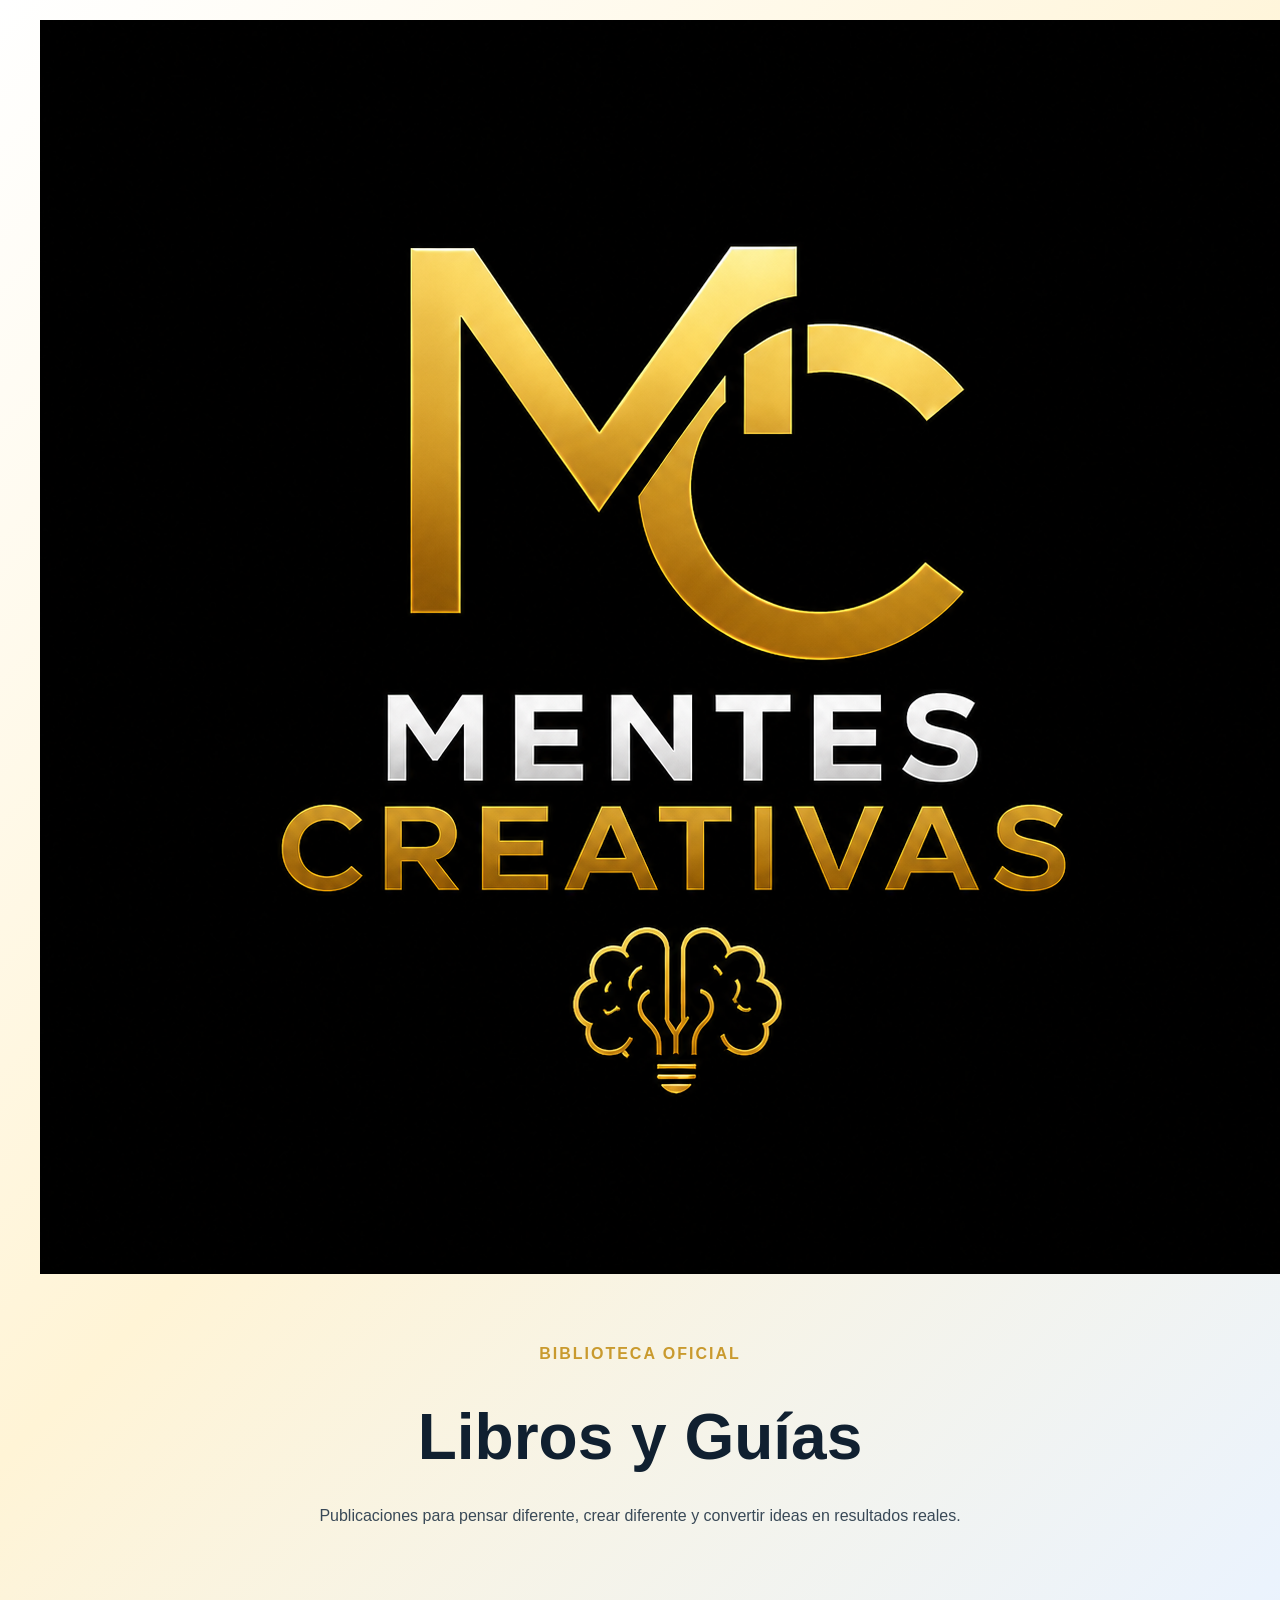
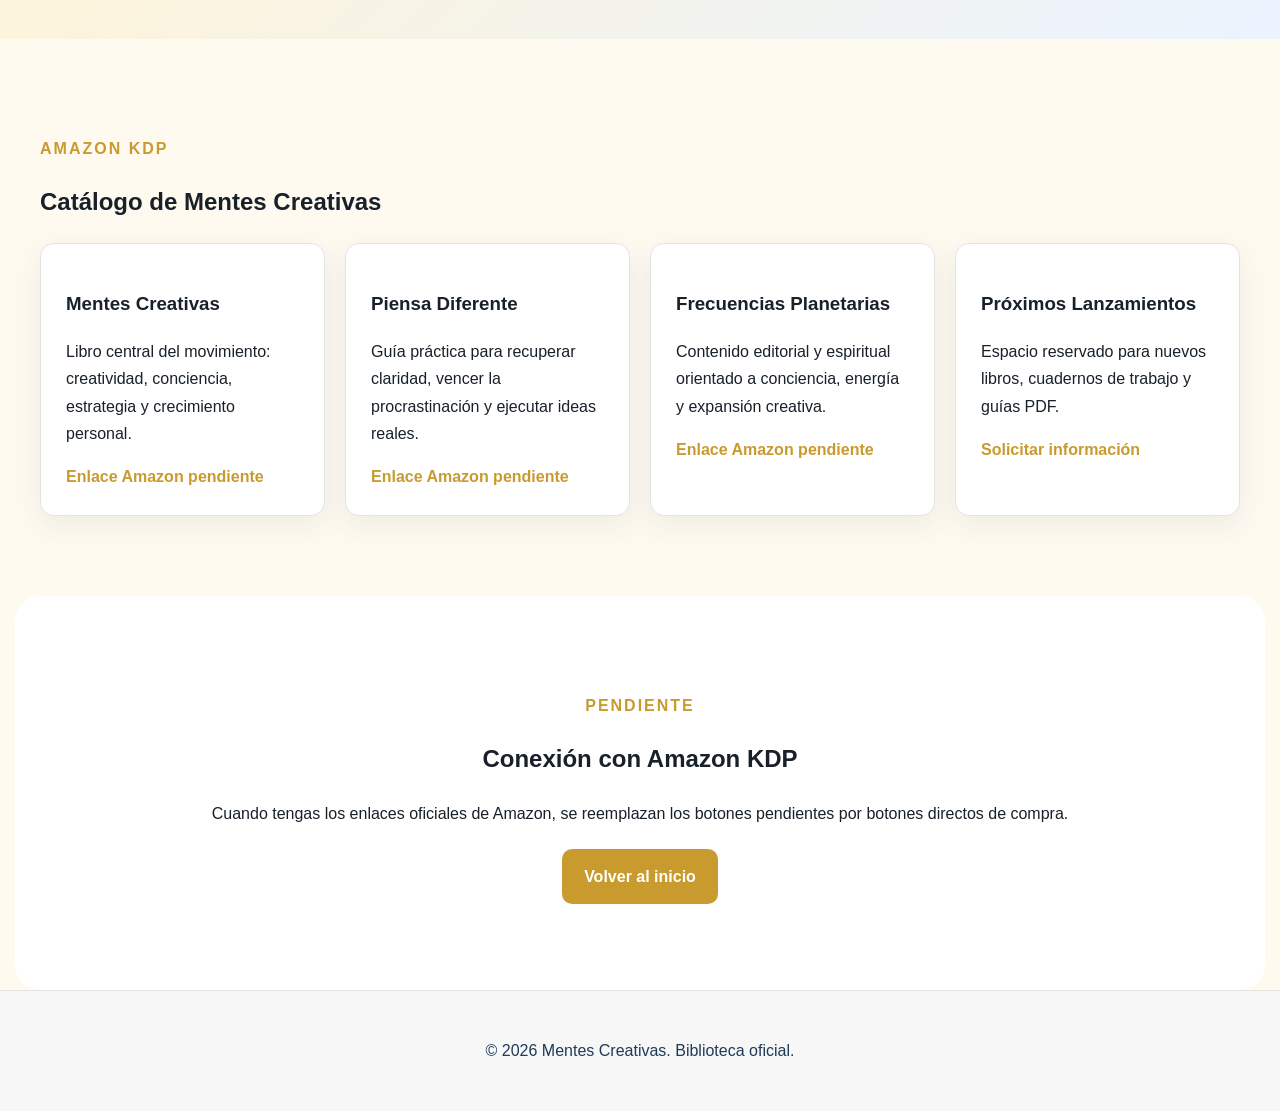
==== libros.html @ 6506be66 "Create books page" ====
<!DOCTYPE html>
<html lang="es">
<head>
  <meta charset="UTF-8" />
  <meta name="viewport" content="width=device-width, initial-scale=1.0" />
  <title>Libros | Mentes Creativas</title>
  <meta name="description" content="Biblioteca oficial de libros, guías y publicaciones de Mentes Creativas." />
  <link rel="icon" type="image/png" href="logo-mentes-creativas.png" />
  <link rel="stylesheet" href="style.css?v=light-2026-06-02" />
</head>
<body>
  <header class="hero page-hero">
    <nav class="nav">
      <a class="nav-brand" href="index.html"><img src="logo-mentes-creativas.png" alt="Mentes Creativas" class="nav-logo transparent-logo" /><span>Mentes Creativas</span></a>
      <div class="links"><a href="index.html">Inicio</a><a href="libros.html">Libros</a><a href="seminarios.html">Seminarios</a><a href="index.html#youtube">YouTube</a><a href="index.html#contacto">Contacto</a></div>
    </nav>
    <section class="hero-content">
      <p class="eyebrow">Biblioteca Oficial</p>
      <h1>Libros y Guías</h1>
      <p class="subtitle">Publicaciones para pensar diferente, crear diferente y convertir ideas en resultados reales.</p>
    </section>
  </header>

  <main>
    <section class="section resources">
      <p class="section-kicker">Amazon KDP</p>
      <h2>Catálogo de Mentes Creativas</h2>
      <div class="resource-grid">
        <div class="resource"><h3>Mentes Creativas</h3><p>Libro central del movimiento: creatividad, conciencia, estrategia y crecimiento personal.</p><a href="#amazon-pendiente">Enlace Amazon pendiente</a></div>
        <div class="resource"><h3>Piensa Diferente</h3><p>Guía práctica para recuperar claridad, vencer la procrastinación y ejecutar ideas reales.</p><a href="#amazon-pendiente">Enlace Amazon pendiente</a></div>
        <div class="resource"><h3>Frecuencias Planetarias</h3><p>Contenido editorial y espiritual orientado a conciencia, energía y expansión creativa.</p><a href="#amazon-pendiente">Enlace Amazon pendiente</a></div>
        <div class="resource"><h3>Próximos Lanzamientos</h3><p>Espacio reservado para nuevos libros, cuadernos de trabajo y guías PDF.</p><a href="index.html#contacto">Solicitar información</a></div>
      </div>
    </section>

    <section class="section contact" id="amazon-pendiente">
      <p class="section-kicker">Pendiente</p>
      <h2>Conexión con Amazon KDP</h2>
      <p>Cuando tengas los enlaces oficiales de Amazon, se reemplazan los botones pendientes por botones directos de compra.</p>
      <a class="btn primary" href="index.html">Volver al inicio</a>
    </section>
  </main>

  <footer><p>© 2026 Mentes Creativas. Biblioteca oficial.</p></footer>
</body>
</html>
---- style.css ----
body{margin:0;background:#fffaf0;color:#18202a;font-family:Arial,sans-serif;line-height:1.7}a{text-decoration:none}.hero{background:linear-gradient(135deg,#ffffff,#fff4d6,#eaf3ff);padding:20px;color:#18202a}.nav{display:flex;justify-content:space-between;align-items:center;max-width:1200px;margin:auto}.nav-brand{display:flex;align-items:center;color:#1f3b57;font-weight:bold}.mc-mark{display:flex;align-items:center;justify-content:center;border:2px solid #c99a2e;color:#c99a2e;font-weight:900;border-radius:50%;background:#ffffff;box-shadow:0 8px 25px rgba(201,154,46,.18)}.mc-mark.small{width:42px;height:42px;margin-right:10px;font-size:15px}.mc-mark.large{width:145px;height:145px;margin:0 auto 18px;font-size:42px}.links a{color:#1f3b57;margin-left:18px;font-weight:600}.hero-content{text-align:center;padding:50px 20px 90px}.logo-text{font-size:1.2rem;letter-spacing:4px;color:#1f3b57}.logo-text span{display:block}.logo-text strong{color:#c99a2e}.eyebrow,.section-kicker{color:#c99a2e;text-transform:uppercase;letter-spacing:2px;font-weight:bold}.hero h1{font-size:4rem;margin:10px 0;color:#102030}.subtitle{max-width:850px;margin:auto;color:#394957}.buttons{margin-top:30px}.btn{padding:14px 22px;border-radius:10px;margin:6px;display:inline-block;font-weight:bold}.primary{background:#c99a2e;color:white}.secondary{border:1px solid #c99a2e;color:#9b711b;background:white}.ghost{border:1px solid #1f3b57;color:#1f3b57;background:white}.section{max-width:1200px;margin:auto;padding:80px 25px}.dark{background:#f4f8fc;border-radius:25px}.cards,.resource-grid{display:grid;grid-template-columns:repeat(auto-fit,minmax(240px,1fr));gap:20px}.card,.resource{background:white;border:1px solid #e4e4e4;padding:25px;border-radius:14px;box-shadow:0 10px 30px rgba(31,59,87,.08)}.card span{color:#c99a2e;font-size:2rem;font-weight:bold}.resource a{color:#c99a2e;font-weight:bold}.split{display:grid;grid-template-columns:1fr 2fr;gap:40px}.signup{display:flex;flex-wrap:wrap;gap:10px;justify-content:center;margin:20px 0}.signup input{padding:12px;border-radius:8px;border:1px solid #ddd;min-width:220px}.signup button{background:#c99a2e;color:white;border:none;padding:12px 20px;border-radius:8px;font-weight:bold}.contact{text-align:center;background:#ffffff;border-radius:25px}.email{color:#c99a2e;font-weight:bold}footer{text-align:center;padding:30px;border-top:1px solid #e4e4e4;background:#f7f7f7;color:#1f3b57}@media(max-width:768px){.hero h1{font-size:2.5rem}.links{display:none}.split{grid-template-columns:1fr}.mc-mark.large{width:115px;height:115px;font-size:34px}}
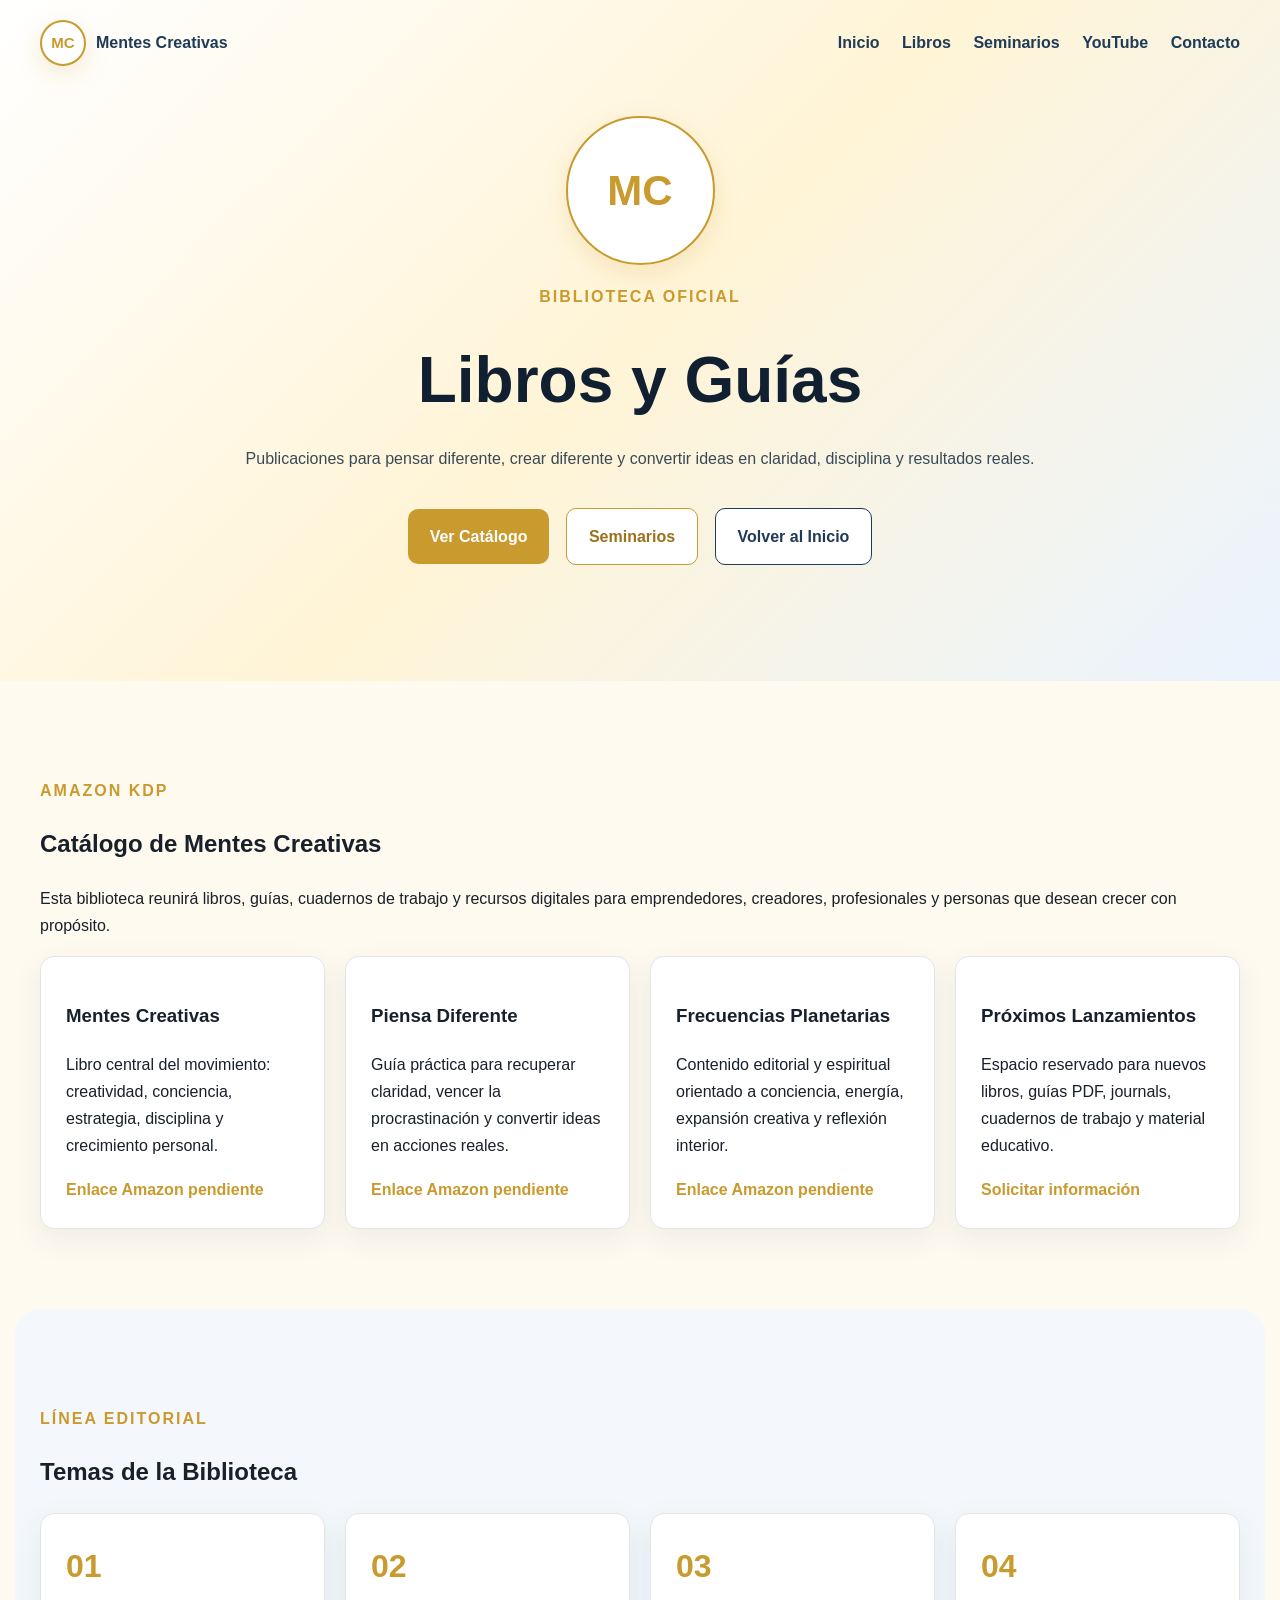
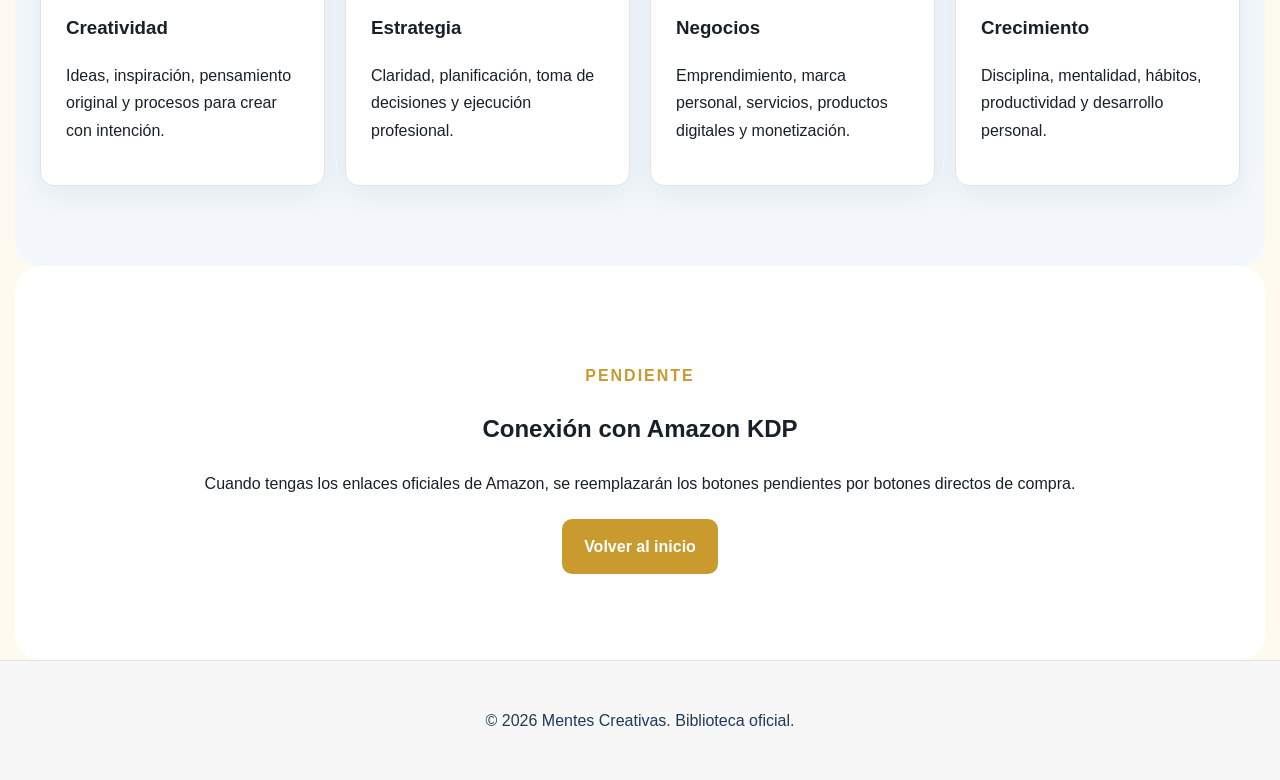
==== commit d1eb19f6: "Improve books page content and remove bad logo" ====
--- a/libros.html
+++ b/libros.html
@@ -5,38 +5,66 @@
   <meta name="viewport" content="width=device-width, initial-scale=1.0" />
   <title>Libros | Mentes Creativas</title>
   <meta name="description" content="Biblioteca oficial de libros, guías y publicaciones de Mentes Creativas." />
-  <link rel="icon" type="image/png" href="logo-mentes-creativas.png" />
-  <link rel="stylesheet" href="style.css?v=light-2026-06-02" />
+  <link rel="icon" type="image/svg+xml" href="mc-logo.svg" />
+  <link rel="stylesheet" href="style.css?v=light-2026-06-03" />
 </head>
 <body>
   <header class="hero page-hero">
     <nav class="nav">
-      <a class="nav-brand" href="index.html"><img src="logo-mentes-creativas.png" alt="Mentes Creativas" class="nav-logo transparent-logo" /><span>Mentes Creativas</span></a>
-      <div class="links"><a href="index.html">Inicio</a><a href="libros.html">Libros</a><a href="seminarios.html">Seminarios</a><a href="index.html#youtube">YouTube</a><a href="index.html#contacto">Contacto</a></div>
+      <a class="nav-brand" href="index.html">
+        <div class="mc-mark small">MC</div>
+        <span>Mentes Creativas</span>
+      </a>
+      <div class="links">
+        <a href="index.html">Inicio</a>
+        <a href="libros.html">Libros</a>
+        <a href="seminarios.html">Seminarios</a>
+        <a href="index.html#youtube">YouTube</a>
+        <a href="index.html#contacto">Contacto</a>
+      </div>
     </nav>
+
     <section class="hero-content">
+      <div class="mc-mark large">MC</div>
       <p class="eyebrow">Biblioteca Oficial</p>
       <h1>Libros y Guías</h1>
-      <p class="subtitle">Publicaciones para pensar diferente, crear diferente y convertir ideas en resultados reales.</p>
+      <p class="subtitle">Publicaciones para pensar diferente, crear diferente y convertir ideas en claridad, disciplina y resultados reales.</p>
+      <div class="buttons">
+        <a class="btn primary" href="#catalogo">Ver Catálogo</a>
+        <a class="btn secondary" href="seminarios.html">Seminarios</a>
+        <a class="btn ghost" href="index.html">Volver al Inicio</a>
+      </div>
     </section>
   </header>
 
   <main>
-    <section class="section resources">
+    <section class="section resources" id="catalogo">
       <p class="section-kicker">Amazon KDP</p>
       <h2>Catálogo de Mentes Creativas</h2>
+      <p>Esta biblioteca reunirá libros, guías, cuadernos de trabajo y recursos digitales para emprendedores, creadores, profesionales y personas que desean crecer con propósito.</p>
       <div class="resource-grid">
-        <div class="resource"><h3>Mentes Creativas</h3><p>Libro central del movimiento: creatividad, conciencia, estrategia y crecimiento personal.</p><a href="#amazon-pendiente">Enlace Amazon pendiente</a></div>
-        <div class="resource"><h3>Piensa Diferente</h3><p>Guía práctica para recuperar claridad, vencer la procrastinación y ejecutar ideas reales.</p><a href="#amazon-pendiente">Enlace Amazon pendiente</a></div>
-        <div class="resource"><h3>Frecuencias Planetarias</h3><p>Contenido editorial y espiritual orientado a conciencia, energía y expansión creativa.</p><a href="#amazon-pendiente">Enlace Amazon pendiente</a></div>
-        <div class="resource"><h3>Próximos Lanzamientos</h3><p>Espacio reservado para nuevos libros, cuadernos de trabajo y guías PDF.</p><a href="index.html#contacto">Solicitar información</a></div>
+        <div class="resource"><h3>Mentes Creativas</h3><p>Libro central del movimiento: creatividad, conciencia, estrategia, disciplina y crecimiento personal.</p><a href="#amazon-pendiente">Enlace Amazon pendiente</a></div>
+        <div class="resource"><h3>Piensa Diferente</h3><p>Guía práctica para recuperar claridad, vencer la procrastinación y convertir ideas en acciones reales.</p><a href="#amazon-pendiente">Enlace Amazon pendiente</a></div>
+        <div class="resource"><h3>Frecuencias Planetarias</h3><p>Contenido editorial y espiritual orientado a conciencia, energía, expansión creativa y reflexión interior.</p><a href="#amazon-pendiente">Enlace Amazon pendiente</a></div>
+        <div class="resource"><h3>Próximos Lanzamientos</h3><p>Espacio reservado para nuevos libros, guías PDF, journals, cuadernos de trabajo y material educativo.</p><a href="index.html#contacto">Solicitar información</a></div>
+      </div>
+    </section>
+
+    <section class="section dark">
+      <p class="section-kicker">Línea Editorial</p>
+      <h2>Temas de la Biblioteca</h2>
+      <div class="cards">
+        <article class="card"><span>01</span><h3>Creatividad</h3><p>Ideas, inspiración, pensamiento original y procesos para crear con intención.</p></article>
+        <article class="card"><span>02</span><h3>Estrategia</h3><p>Claridad, planificación, toma de decisiones y ejecución profesional.</p></article>
+        <article class="card"><span>03</span><h3>Negocios</h3><p>Emprendimiento, marca personal, servicios, productos digitales y monetización.</p></article>
+        <article class="card"><span>04</span><h3>Crecimiento</h3><p>Disciplina, mentalidad, hábitos, productividad y desarrollo personal.</p></article>
       </div>
     </section>
 
     <section class="section contact" id="amazon-pendiente">
       <p class="section-kicker">Pendiente</p>
       <h2>Conexión con Amazon KDP</h2>
-      <p>Cuando tengas los enlaces oficiales de Amazon, se reemplazan los botones pendientes por botones directos de compra.</p>
+      <p>Cuando tengas los enlaces oficiales de Amazon, se reemplazarán los botones pendientes por botones directos de compra.</p>
       <a class="btn primary" href="index.html">Volver al inicio</a>
     </section>
   </main>
--- a/style.css
+++ b/style.css
@@ -1 +1 @@
-body{margin:0;background:#fffaf0;color:#18202a;font-family:Arial,sans-serif;line-height:1.7}a{text-decoration:none}.hero{background:linear-gradient(135deg,#ffffff,#fff4d6,#eaf3ff);padding:20px;color:#18202a}.nav{display:flex;justify-content:space-between;align-items:center;max-width:1200px;margin:auto}.nav-brand{display:flex;align-items:center;color:#1f3b57;font-weight:bold}.mc-mark{display:flex;align-items:center;justify-content:center;border:2px solid #c99a2e;color:#c99a2e;font-weight:900;border-radius:50%;background:#ffffff;box-shadow:0 8px 25px rgba(201,154,46,.18)}.mc-mark.small{width:42px;height:42px;margin-right:10px;font-size:15px}.mc-mark.large{width:145px;height:145px;margin:0 auto 18px;font-size:42px}.links a{color:#1f3b57;margin-left:18px;font-weight:600}.hero-content{text-align:center;padding:50px 20px 90px}.logo-text{font-size:1.2rem;letter-spacing:4px;color:#1f3b57}.logo-text span{display:block}.logo-text strong{color:#c99a2e}.eyebrow,.section-kicker{color:#c99a2e;text-transform:uppercase;letter-spacing:2px;font-weight:bold}.hero h1{font-size:4rem;margin:10px 0;color:#102030}.subtitle{max-width:850px;margin:auto;color:#394957}.buttons{margin-top:30px}.btn{padding:14px 22px;border-radius:10px;margin:6px;display:inline-block;font-weight:bold}.primary{background:#c99a2e;color:white}.secondary{border:1px solid #c99a2e;color:#9b711b;background:white}.ghost{border:1px solid #1f3b57;color:#1f3b57;background:white}.section{max-width:1200px;margin:auto;padding:80px 25px}.dark{background:#f4f8fc;border-radius:25px}.cards,.resource-grid{display:grid;grid-template-columns:repeat(auto-fit,minmax(240px,1fr));gap:20px}.card,.resource{background:white;border:1px solid #e4e4e4;padding:25px;border-radius:14px;box-shadow:0 10px 30px rgba(31,59,87,.08)}.card span{color:#c99a2e;font-size:2rem;font-weight:bold}.resource a{color:#c99a2e;font-weight:bold}.split{display:grid;grid-template-columns:1fr 2fr;gap:40px}.signup{display:flex;flex-wrap:wrap;gap:10px;justify-content:center;margin:20px 0}.signup input{padding:12px;border-radius:8px;border:1px solid #ddd;min-width:220px}.signup button{background:#c99a2e;color:white;border:none;padding:12px 20px;border-radius:8px;font-weight:bold}.contact{text-align:center;background:#ffffff;border-radius:25px}.email{color:#c99a2e;font-weight:bold}footer{text-align:center;padding:30px;border-top:1px solid #e4e4e4;background:#f7f7f7;color:#1f3b57}@media(max-width:768px){.hero h1{font-size:2.5rem}.links{display:none}.split{grid-template-columns:1fr}.mc-mark.large{width:115px;height:115px;font-size:34px}}+body{margin:0;background:#fffaf0;color:#18202a;font-family:Arial,sans-serif;line-height:1.7}a{text-decoration:none}.hero{background:linear-gradient(135deg,#ffffff,#fff4d6,#eaf3ff);padding:20px;color:#18202a}.nav{display:flex;justify-content:space-between;align-items:center;max-width:1200px;margin:auto}.nav-brand{display:flex;align-items:center;color:#1f3b57;font-weight:bold}.mc-mark{display:flex;align-items:center;justify-content:center;border:2px solid #c99a2e;color:#c99a2e;font-weight:900;border-radius:50%;background:#ffffff;box-shadow:0 8px 25px rgba(201,154,46,.18)}.mc-mark.small{width:42px;height:42px;margin-right:10px;font-size:15px}.mc-mark.large{width:145px;height:145px;margin:0 auto 18px;font-size:42px}.links a{color:#1f3b57;margin-left:18px;font-weight:600}.hero-content{text-align:center;padding:50px 20px 90px}.logo-text{font-size:1.2rem;letter-spacing:4px;color:#1f3b57}.logo-text span{display:block}.logo-text strong{color:#c99a2e}.eyebrow,.section-kicker{color:#c99a2e;text-transform:uppercase;letter-spacing:2px;font-weight:bold}.hero h1{font-size:4rem;margin:10px 0;color:#102030}.subtitle{max-width:850px;margin:auto;color:#394957}.buttons{margin-top:30px}.btn{padding:14px 22px;border-radius:10px;margin:6px;display:inline-block;font-weight:bold}.primary{background:#c99a2e;color:white}.secondary{border:1px solid #c99a2e;color:#9b711b;background:white}.ghost{border:1px solid #1f3b57;color:#1f3b57;background:white}.section{max-width:1200px;margin:auto;padding:80px 25px}.dark{background:#f4f8fc;border-radius:25px}.cards,.resource-grid{display:grid;grid-template-columns:repeat(auto-fit,minmax(240px,1fr));gap:20px}.card,.resource{background:white;border:1px solid #e4e4e4;padding:25px;border-radius:14px;box-shadow:0 10px 30px rgba(31,59,87,.08)}.card span{color:#c99a2e;font-size:2rem;font-weight:bold}.resource a{color:#c99a2e;font-weight:bold}.split{display:grid;grid-template-columns:1fr 2fr;gap:40px}.signup{display:flex;flex-wrap:wrap;gap:10px;justify-content:center;margin:20px 0}.signup input{padding:12px;border-radius:8px;border:1px solid #ddd;min-width:220px}.signup button{background:#c99a2e;color:white;border:none;padding:12px 20px;border-radius:8px;font-weight:bold}.contact{text-align:center;background:#ffffff;border-radius:25px}.email{color:#c99a2e;font-weight:bold}footer{text-align:center;padding:30px;border-top:1px solid #e4e4e4;background:#f7f7f7;color:#1f3b57}@media(max-width:768px){.hero h1{font-size:2.5rem}.links{display:none}.split{grid-template-columns:1fr}.mc-mark.large{width:115px;height:115px;font-size:34px}}
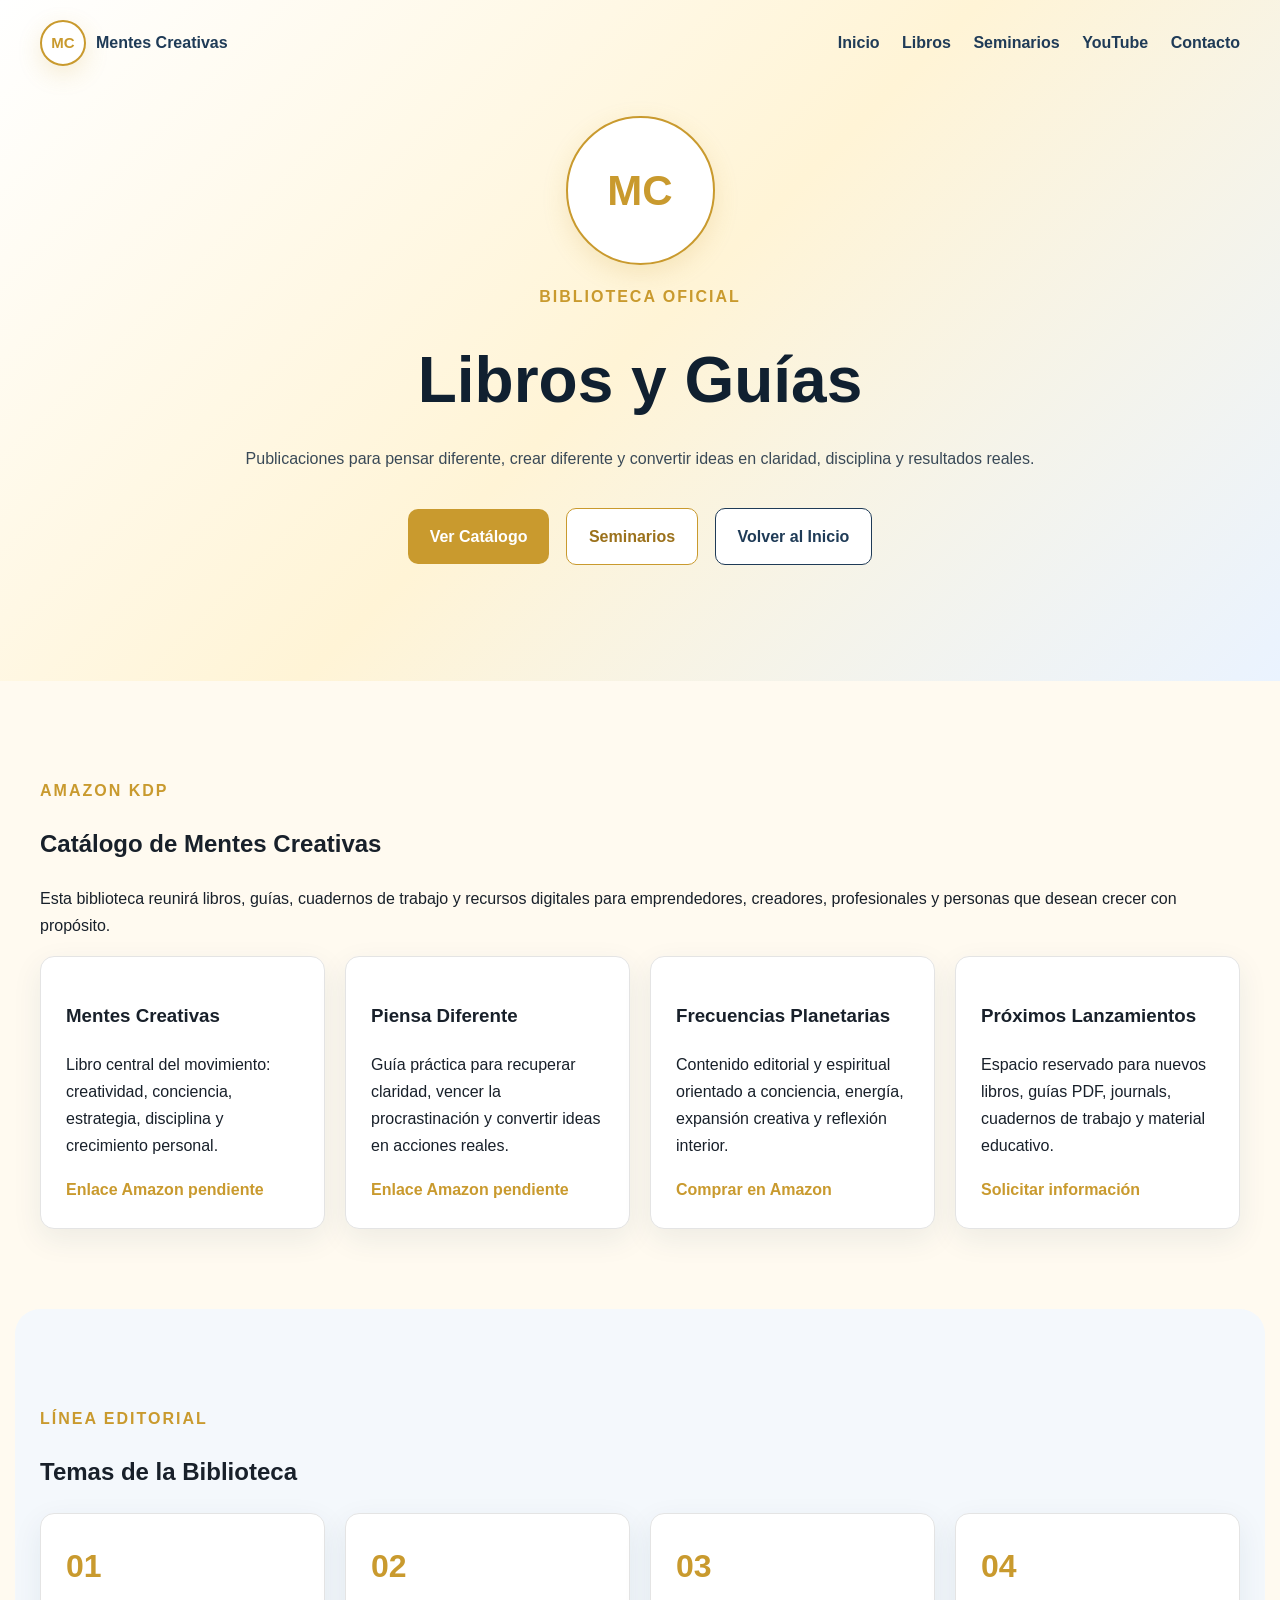
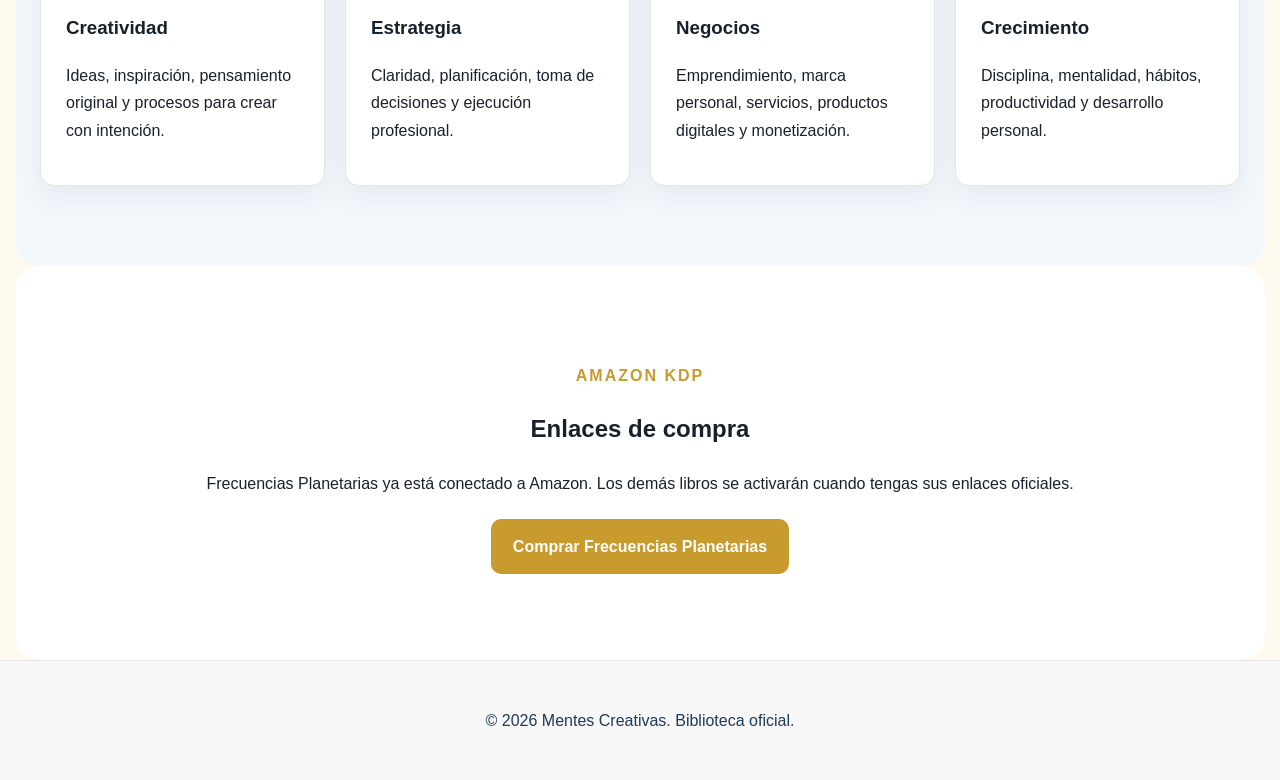
==== commit 6a7243b9: "Connect Frecuencias Planetarias Amazon link" ====
--- a/libros.html
+++ b/libros.html
@@ -45,7 +45,7 @@
       <div class="resource-grid">
         <div class="resource"><h3>Mentes Creativas</h3><p>Libro central del movimiento: creatividad, conciencia, estrategia, disciplina y crecimiento personal.</p><a href="#amazon-pendiente">Enlace Amazon pendiente</a></div>
         <div class="resource"><h3>Piensa Diferente</h3><p>Guía práctica para recuperar claridad, vencer la procrastinación y convertir ideas en acciones reales.</p><a href="#amazon-pendiente">Enlace Amazon pendiente</a></div>
-        <div class="resource"><h3>Frecuencias Planetarias</h3><p>Contenido editorial y espiritual orientado a conciencia, energía, expansión creativa y reflexión interior.</p><a href="#amazon-pendiente">Enlace Amazon pendiente</a></div>
+        <div class="resource"><h3>Frecuencias Planetarias</h3><p>Contenido editorial y espiritual orientado a conciencia, energía, expansión creativa y reflexión interior.</p><a href="https://www.amazon.com/dp/B0H3MF3XBD" target="_blank" rel="noopener">Comprar en Amazon</a></div>
         <div class="resource"><h3>Próximos Lanzamientos</h3><p>Espacio reservado para nuevos libros, guías PDF, journals, cuadernos de trabajo y material educativo.</p><a href="index.html#contacto">Solicitar información</a></div>
       </div>
     </section>
@@ -62,10 +62,10 @@
     </section>
 
     <section class="section contact" id="amazon-pendiente">
-      <p class="section-kicker">Pendiente</p>
-      <h2>Conexión con Amazon KDP</h2>
-      <p>Cuando tengas los enlaces oficiales de Amazon, se reemplazarán los botones pendientes por botones directos de compra.</p>
-      <a class="btn primary" href="index.html">Volver al inicio</a>
+      <p class="section-kicker">Amazon KDP</p>
+      <h2>Enlaces de compra</h2>
+      <p>Frecuencias Planetarias ya está conectado a Amazon. Los demás libros se activarán cuando tengas sus enlaces oficiales.</p>
+      <a class="btn primary" href="https://www.amazon.com/dp/B0H3MF3XBD" target="_blank" rel="noopener">Comprar Frecuencias Planetarias</a>
     </section>
   </main>
 
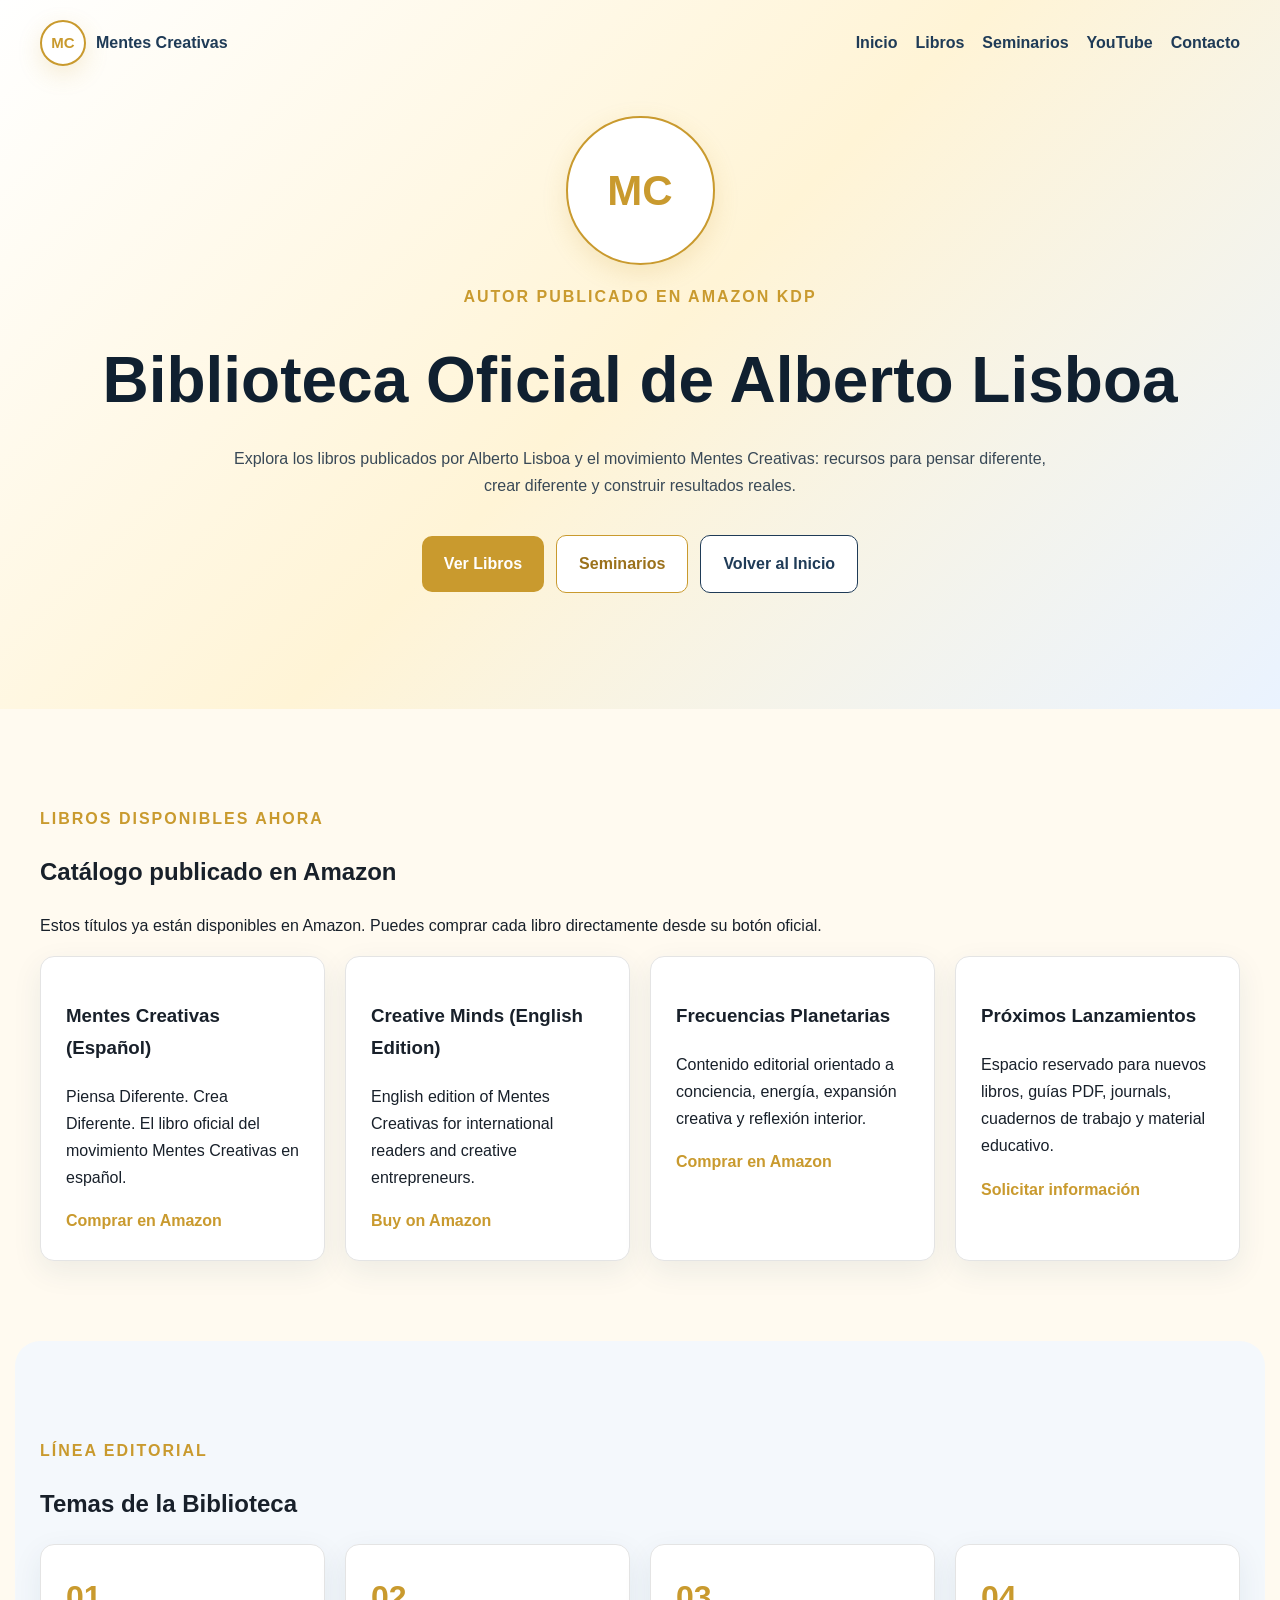
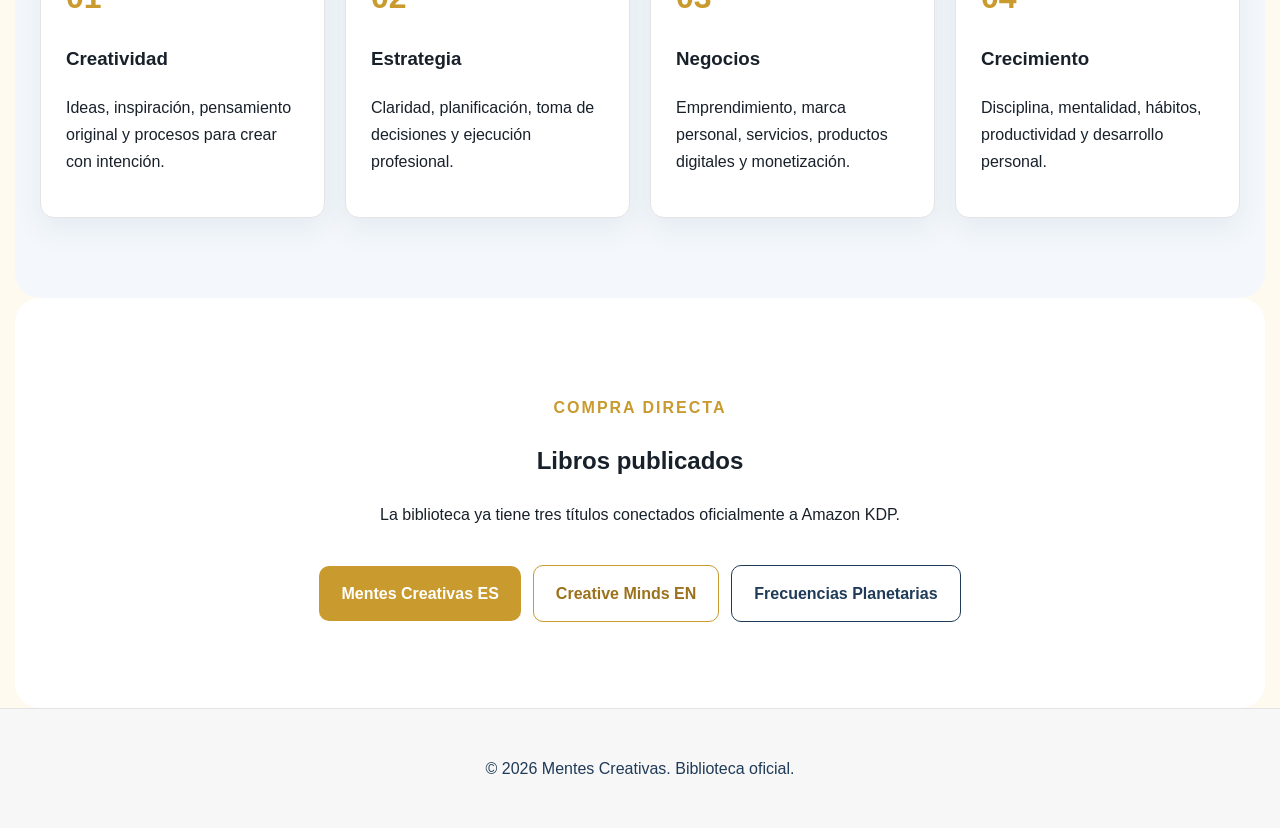
==== commit 38cc6ac4: "Connect published Amazon KDP books" ====
--- a/libros.html
+++ b/libros.html
@@ -6,46 +6,32 @@
   <title>Libros | Mentes Creativas</title>
   <meta name="description" content="Biblioteca oficial de libros, guías y publicaciones de Mentes Creativas." />
   <link rel="icon" type="image/svg+xml" href="mc-logo.svg" />
-  <link rel="stylesheet" href="style.css?v=light-2026-06-03" />
+  <link rel="stylesheet" href="style.css?v=light-2026-06-04" />
 </head>
 <body>
   <header class="hero page-hero">
     <nav class="nav">
-      <a class="nav-brand" href="index.html">
-        <div class="mc-mark small">MC</div>
-        <span>Mentes Creativas</span>
-      </a>
-      <div class="links">
-        <a href="index.html">Inicio</a>
-        <a href="libros.html">Libros</a>
-        <a href="seminarios.html">Seminarios</a>
-        <a href="index.html#youtube">YouTube</a>
-        <a href="index.html#contacto">Contacto</a>
-      </div>
+      <a class="nav-brand" href="index.html"><div class="mc-mark small">MC</div><span>Mentes Creativas</span></a>
+      <div class="links"><a href="index.html">Inicio</a><a href="libros.html">Libros</a><a href="seminarios.html">Seminarios</a><a href="index.html#youtube">YouTube</a><a href="index.html#contacto">Contacto</a></div>
     </nav>
-
     <section class="hero-content">
       <div class="mc-mark large">MC</div>
-      <p class="eyebrow">Biblioteca Oficial</p>
-      <h1>Libros y Guías</h1>
-      <p class="subtitle">Publicaciones para pensar diferente, crear diferente y convertir ideas en claridad, disciplina y resultados reales.</p>
-      <div class="buttons">
-        <a class="btn primary" href="#catalogo">Ver Catálogo</a>
-        <a class="btn secondary" href="seminarios.html">Seminarios</a>
-        <a class="btn ghost" href="index.html">Volver al Inicio</a>
-      </div>
+      <p class="eyebrow">Autor Publicado en Amazon KDP</p>
+      <h1>Biblioteca Oficial de Alberto Lisboa</h1>
+      <p class="subtitle">Explora los libros publicados por Alberto Lisboa y el movimiento Mentes Creativas: recursos para pensar diferente, crear diferente y construir resultados reales.</p>
+      <div class="buttons"><a class="btn primary" href="#catalogo">Ver Libros</a><a class="btn secondary" href="seminarios.html">Seminarios</a><a class="btn ghost" href="index.html">Volver al Inicio</a></div>
     </section>
   </header>
 
   <main>
     <section class="section resources" id="catalogo">
-      <p class="section-kicker">Amazon KDP</p>
-      <h2>Catálogo de Mentes Creativas</h2>
-      <p>Esta biblioteca reunirá libros, guías, cuadernos de trabajo y recursos digitales para emprendedores, creadores, profesionales y personas que desean crecer con propósito.</p>
+      <p class="section-kicker">Libros Disponibles Ahora</p>
+      <h2>Catálogo publicado en Amazon</h2>
+      <p>Estos títulos ya están disponibles en Amazon. Puedes comprar cada libro directamente desde su botón oficial.</p>
       <div class="resource-grid">
-        <div class="resource"><h3>Mentes Creativas</h3><p>Libro central del movimiento: creatividad, conciencia, estrategia, disciplina y crecimiento personal.</p><a href="#amazon-pendiente">Enlace Amazon pendiente</a></div>
-        <div class="resource"><h3>Piensa Diferente</h3><p>Guía práctica para recuperar claridad, vencer la procrastinación y convertir ideas en acciones reales.</p><a href="#amazon-pendiente">Enlace Amazon pendiente</a></div>
-        <div class="resource"><h3>Frecuencias Planetarias</h3><p>Contenido editorial y espiritual orientado a conciencia, energía, expansión creativa y reflexión interior.</p><a href="https://www.amazon.com/dp/B0H3MF3XBD" target="_blank" rel="noopener">Comprar en Amazon</a></div>
+        <div class="resource"><h3>Mentes Creativas (Español)</h3><p>Piensa Diferente. Crea Diferente. El libro oficial del movimiento Mentes Creativas en español.</p><a href="https://www.amazon.com/dp/B0H3VR9SBZ" target="_blank" rel="noopener">Comprar en Amazon</a></div>
+        <div class="resource"><h3>Creative Minds (English Edition)</h3><p>English edition of Mentes Creativas for international readers and creative entrepreneurs.</p><a href="https://www.amazon.com/dp/B0H3W6D3LY" target="_blank" rel="noopener">Buy on Amazon</a></div>
+        <div class="resource"><h3>Frecuencias Planetarias</h3><p>Contenido editorial orientado a conciencia, energía, expansión creativa y reflexión interior.</p><a href="https://www.amazon.com/dp/B0H3MF3XBD" target="_blank" rel="noopener">Comprar en Amazon</a></div>
         <div class="resource"><h3>Próximos Lanzamientos</h3><p>Espacio reservado para nuevos libros, guías PDF, journals, cuadernos de trabajo y material educativo.</p><a href="index.html#contacto">Solicitar información</a></div>
       </div>
     </section>
@@ -61,11 +47,11 @@
       </div>
     </section>
 
-    <section class="section contact" id="amazon-pendiente">
-      <p class="section-kicker">Amazon KDP</p>
-      <h2>Enlaces de compra</h2>
-      <p>Frecuencias Planetarias ya está conectado a Amazon. Los demás libros se activarán cuando tengas sus enlaces oficiales.</p>
-      <a class="btn primary" href="https://www.amazon.com/dp/B0H3MF3XBD" target="_blank" rel="noopener">Comprar Frecuencias Planetarias</a>
+    <section class="section contact">
+      <p class="section-kicker">Compra directa</p>
+      <h2>Libros publicados</h2>
+      <p>La biblioteca ya tiene tres títulos conectados oficialmente a Amazon KDP.</p>
+      <div class="buttons"><a class="btn primary" href="https://www.amazon.com/dp/B0H3VR9SBZ" target="_blank" rel="noopener">Mentes Creativas ES</a><a class="btn secondary" href="https://www.amazon.com/dp/B0H3W6D3LY" target="_blank" rel="noopener">Creative Minds EN</a><a class="btn ghost" href="https://www.amazon.com/dp/B0H3MF3XBD" target="_blank" rel="noopener">Frecuencias Planetarias</a></div>
     </section>
   </main>
 
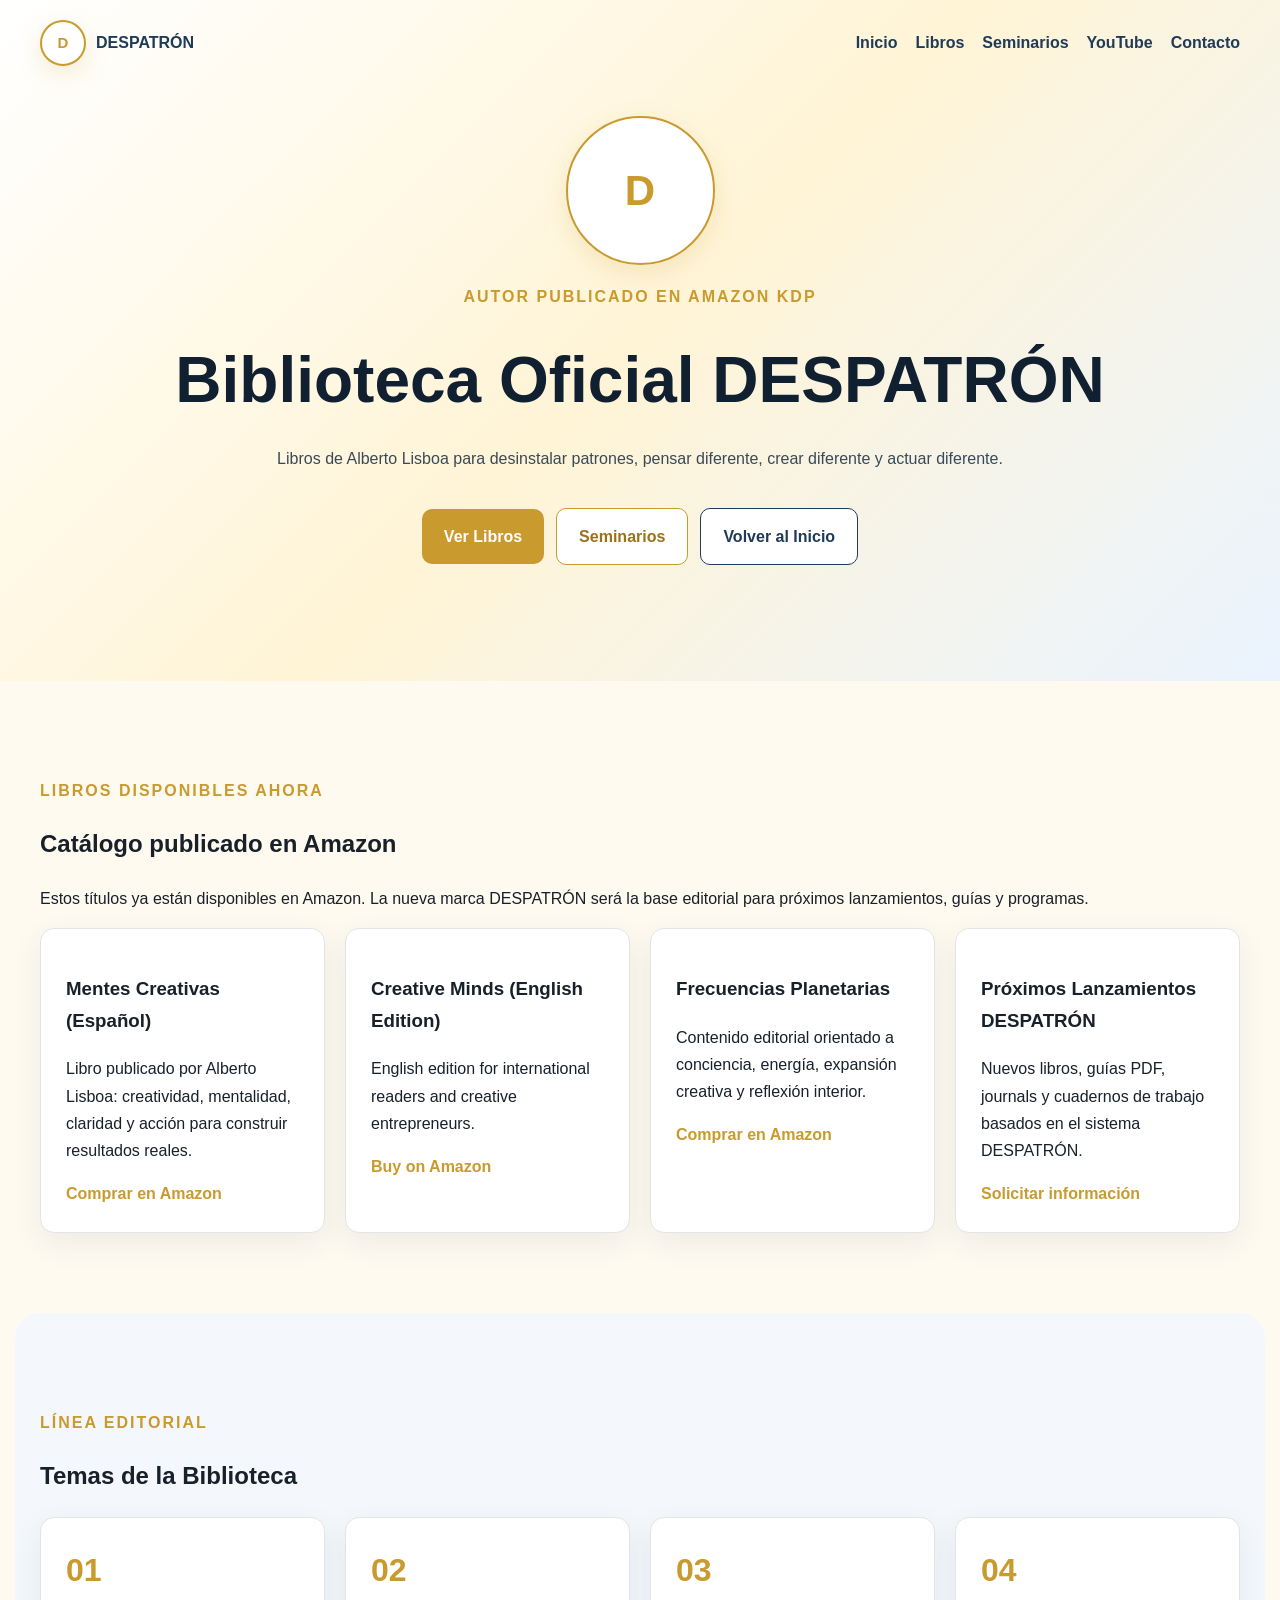
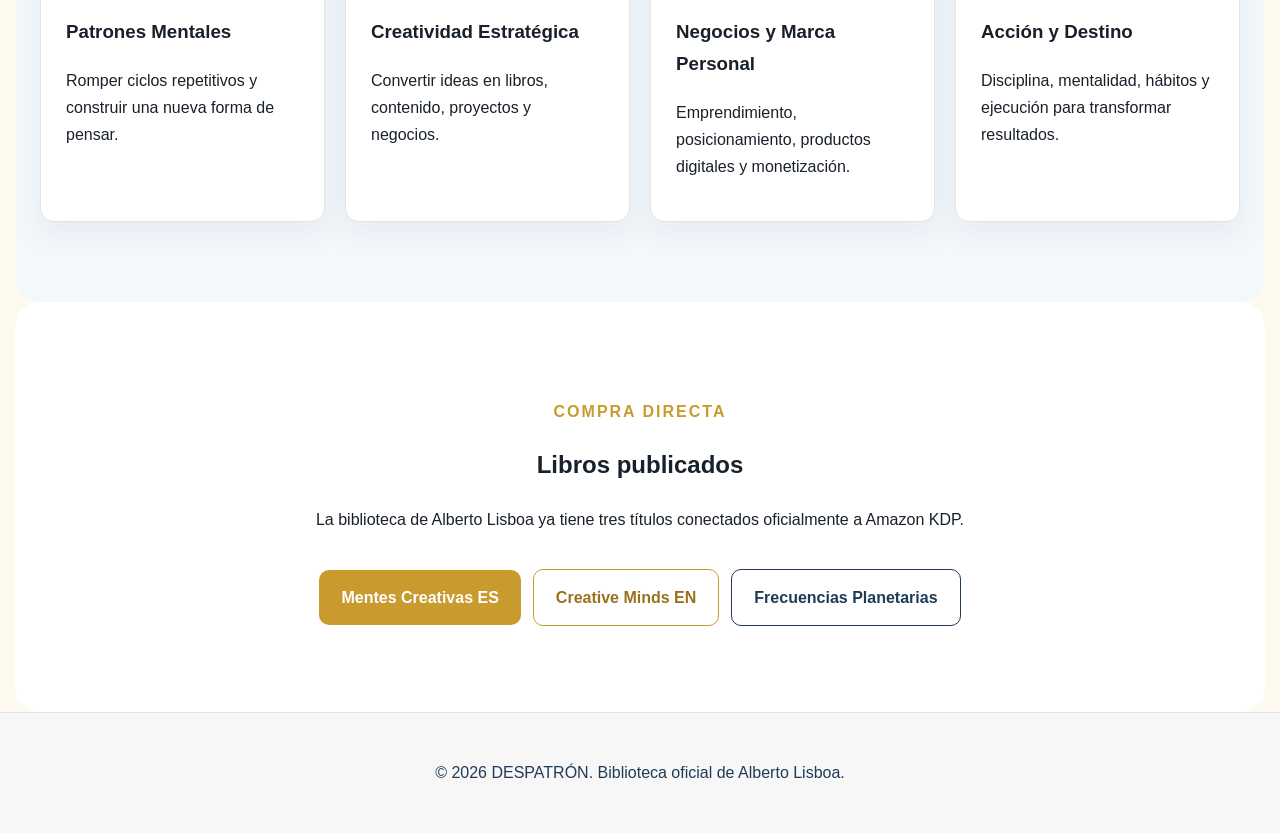
==== commit 7281e04f: "Rebrand books page to DESPATRON" ====
--- a/libros.html
+++ b/libros.html
@@ -3,22 +3,22 @@
 <head>
   <meta charset="UTF-8" />
   <meta name="viewport" content="width=device-width, initial-scale=1.0" />
-  <title>Libros | Mentes Creativas</title>
-  <meta name="description" content="Biblioteca oficial de libros, guías y publicaciones de Mentes Creativas." />
-  <link rel="icon" type="image/svg+xml" href="mc-logo.svg" />
-  <link rel="stylesheet" href="style.css?v=light-2026-06-04" />
+  <title>Libros | DESPATRÓN</title>
+  <meta name="description" content="Biblioteca oficial de Alberto Lisboa y DESPATRÓN: libros publicados en Amazon KDP, guías y próximos lanzamientos." />
+  <link rel="icon" type="image/svg+xml" href="despatron-logo.svg" />
+  <link rel="stylesheet" href="style.css?v=despatron-2026-06-01" />
 </head>
 <body>
   <header class="hero page-hero">
     <nav class="nav">
-      <a class="nav-brand" href="index.html"><div class="mc-mark small">MC</div><span>Mentes Creativas</span></a>
+      <a class="nav-brand" href="index.html"><div class="mc-mark small">D</div><span>DESPATRÓN</span></a>
       <div class="links"><a href="index.html">Inicio</a><a href="libros.html">Libros</a><a href="seminarios.html">Seminarios</a><a href="index.html#youtube">YouTube</a><a href="index.html#contacto">Contacto</a></div>
     </nav>
     <section class="hero-content">
-      <div class="mc-mark large">MC</div>
+      <div class="mc-mark large">D</div>
       <p class="eyebrow">Autor Publicado en Amazon KDP</p>
-      <h1>Biblioteca Oficial de Alberto Lisboa</h1>
-      <p class="subtitle">Explora los libros publicados por Alberto Lisboa y el movimiento Mentes Creativas: recursos para pensar diferente, crear diferente y construir resultados reales.</p>
+      <h1>Biblioteca Oficial DESPATRÓN</h1>
+      <p class="subtitle">Libros de Alberto Lisboa para desinstalar patrones, pensar diferente, crear diferente y actuar diferente.</p>
       <div class="buttons"><a class="btn primary" href="#catalogo">Ver Libros</a><a class="btn secondary" href="seminarios.html">Seminarios</a><a class="btn ghost" href="index.html">Volver al Inicio</a></div>
     </section>
   </header>
@@ -27,12 +27,12 @@
     <section class="section resources" id="catalogo">
       <p class="section-kicker">Libros Disponibles Ahora</p>
       <h2>Catálogo publicado en Amazon</h2>
-      <p>Estos títulos ya están disponibles en Amazon. Puedes comprar cada libro directamente desde su botón oficial.</p>
+      <p>Estos títulos ya están disponibles en Amazon. La nueva marca DESPATRÓN será la base editorial para próximos lanzamientos, guías y programas.</p>
       <div class="resource-grid">
-        <div class="resource"><h3>Mentes Creativas (Español)</h3><p>Piensa Diferente. Crea Diferente. El libro oficial del movimiento Mentes Creativas en español.</p><a href="https://www.amazon.com/dp/B0H3VR9SBZ" target="_blank" rel="noopener">Comprar en Amazon</a></div>
-        <div class="resource"><h3>Creative Minds (English Edition)</h3><p>English edition of Mentes Creativas for international readers and creative entrepreneurs.</p><a href="https://www.amazon.com/dp/B0H3W6D3LY" target="_blank" rel="noopener">Buy on Amazon</a></div>
+        <div class="resource"><h3>Mentes Creativas (Español)</h3><p>Libro publicado por Alberto Lisboa: creatividad, mentalidad, claridad y acción para construir resultados reales.</p><a href="https://www.amazon.com/dp/B0H3VR9SBZ" target="_blank" rel="noopener">Comprar en Amazon</a></div>
+        <div class="resource"><h3>Creative Minds (English Edition)</h3><p>English edition for international readers and creative entrepreneurs.</p><a href="https://www.amazon.com/dp/B0H3W6D3LY" target="_blank" rel="noopener">Buy on Amazon</a></div>
         <div class="resource"><h3>Frecuencias Planetarias</h3><p>Contenido editorial orientado a conciencia, energía, expansión creativa y reflexión interior.</p><a href="https://www.amazon.com/dp/B0H3MF3XBD" target="_blank" rel="noopener">Comprar en Amazon</a></div>
-        <div class="resource"><h3>Próximos Lanzamientos</h3><p>Espacio reservado para nuevos libros, guías PDF, journals, cuadernos de trabajo y material educativo.</p><a href="index.html#contacto">Solicitar información</a></div>
+        <div class="resource"><h3>Próximos Lanzamientos DESPATRÓN</h3><p>Nuevos libros, guías PDF, journals y cuadernos de trabajo basados en el sistema DESPATRÓN.</p><a href="index.html#contacto">Solicitar información</a></div>
       </div>
     </section>
 
@@ -40,21 +40,21 @@
       <p class="section-kicker">Línea Editorial</p>
       <h2>Temas de la Biblioteca</h2>
       <div class="cards">
-        <article class="card"><span>01</span><h3>Creatividad</h3><p>Ideas, inspiración, pensamiento original y procesos para crear con intención.</p></article>
-        <article class="card"><span>02</span><h3>Estrategia</h3><p>Claridad, planificación, toma de decisiones y ejecución profesional.</p></article>
-        <article class="card"><span>03</span><h3>Negocios</h3><p>Emprendimiento, marca personal, servicios, productos digitales y monetización.</p></article>
-        <article class="card"><span>04</span><h3>Crecimiento</h3><p>Disciplina, mentalidad, hábitos, productividad y desarrollo personal.</p></article>
+        <article class="card"><span>01</span><h3>Patrones Mentales</h3><p>Romper ciclos repetitivos y construir una nueva forma de pensar.</p></article>
+        <article class="card"><span>02</span><h3>Creatividad Estratégica</h3><p>Convertir ideas en libros, contenido, proyectos y negocios.</p></article>
+        <article class="card"><span>03</span><h3>Negocios y Marca Personal</h3><p>Emprendimiento, posicionamiento, productos digitales y monetización.</p></article>
+        <article class="card"><span>04</span><h3>Acción y Destino</h3><p>Disciplina, mentalidad, hábitos y ejecución para transformar resultados.</p></article>
       </div>
     </section>
 
     <section class="section contact">
       <p class="section-kicker">Compra directa</p>
       <h2>Libros publicados</h2>
-      <p>La biblioteca ya tiene tres títulos conectados oficialmente a Amazon KDP.</p>
+      <p>La biblioteca de Alberto Lisboa ya tiene tres títulos conectados oficialmente a Amazon KDP.</p>
       <div class="buttons"><a class="btn primary" href="https://www.amazon.com/dp/B0H3VR9SBZ" target="_blank" rel="noopener">Mentes Creativas ES</a><a class="btn secondary" href="https://www.amazon.com/dp/B0H3W6D3LY" target="_blank" rel="noopener">Creative Minds EN</a><a class="btn ghost" href="https://www.amazon.com/dp/B0H3MF3XBD" target="_blank" rel="noopener">Frecuencias Planetarias</a></div>
     </section>
   </main>
 
-  <footer><p>© 2026 Mentes Creativas. Biblioteca oficial.</p></footer>
+  <footer><p>© 2026 DESPATRÓN. Biblioteca oficial de Alberto Lisboa.</p></footer>
 </body>
 </html>
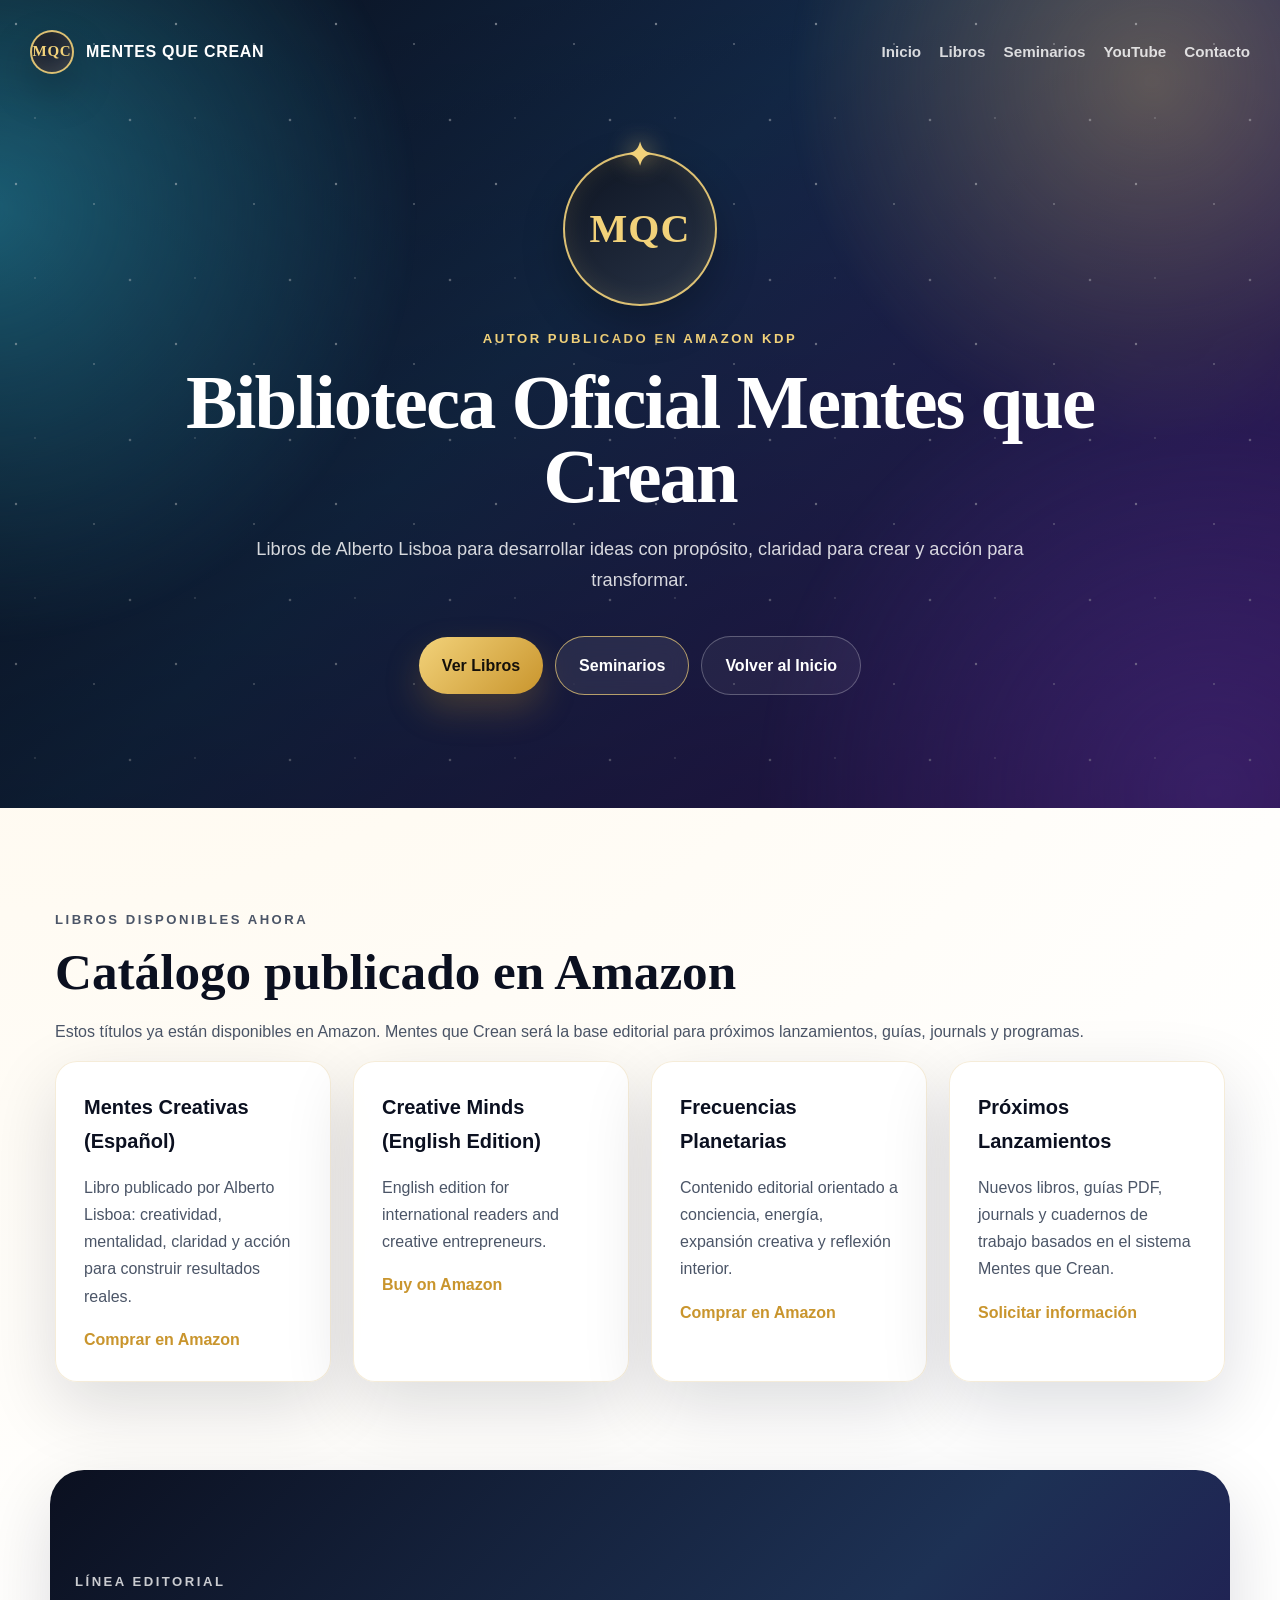
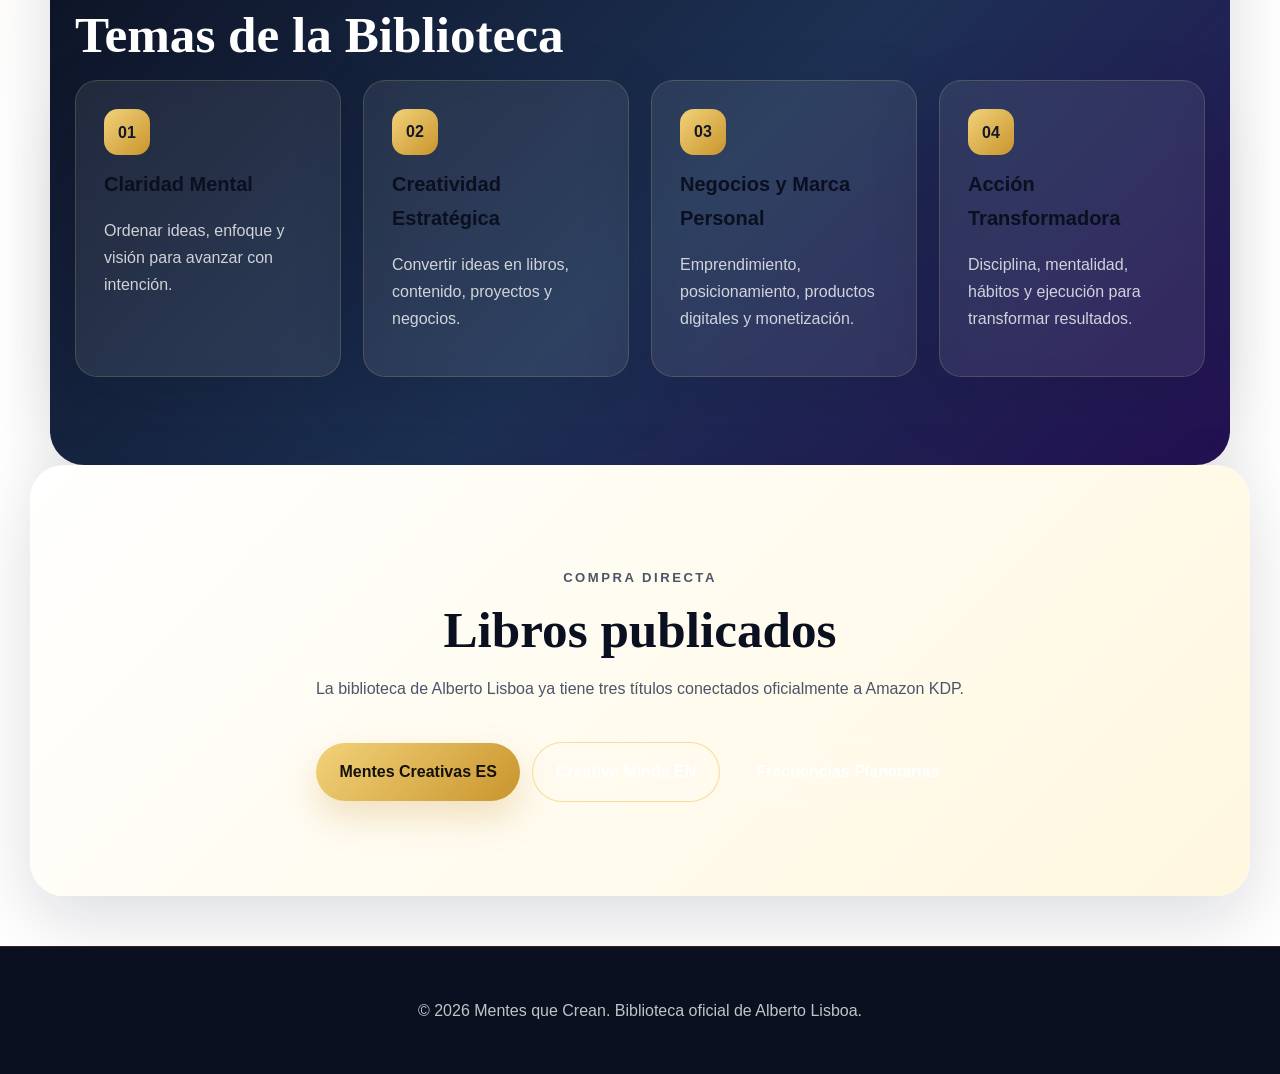
==== commit dc0330ec: "Rebrand books page to Mentes que Crean" ====
--- a/libros.html
+++ b/libros.html
@@ -3,22 +3,22 @@
 <head>
   <meta charset="UTF-8" />
   <meta name="viewport" content="width=device-width, initial-scale=1.0" />
-  <title>Libros | DESPATRÓN</title>
-  <meta name="description" content="Biblioteca oficial de Alberto Lisboa y DESPATRÓN: libros publicados en Amazon KDP, guías y próximos lanzamientos." />
-  <link rel="icon" type="image/svg+xml" href="despatron-logo.svg" />
-  <link rel="stylesheet" href="style.css?v=despatron-2026-06-01" />
+  <title>Libros | Mentes que Crean</title>
+  <meta name="description" content="Biblioteca oficial de Alberto Lisboa y Mentes que Crean: libros publicados en Amazon KDP, guías y próximos lanzamientos." />
+  <link rel="icon" type="image/svg+xml" href="mentes-que-crean-logo.svg" />
+  <link rel="stylesheet" href="style.css?v=mentes-que-crean-2026-07-11" />
 </head>
 <body>
   <header class="hero page-hero">
     <nav class="nav">
-      <a class="nav-brand" href="index.html"><div class="mc-mark small">D</div><span>DESPATRÓN</span></a>
+      <a class="nav-brand" href="index.html"><div class="mc-mark small">MQC</div><span>MENTES QUE CREAN</span></a>
       <div class="links"><a href="index.html">Inicio</a><a href="libros.html">Libros</a><a href="seminarios.html">Seminarios</a><a href="index.html#youtube">YouTube</a><a href="index.html#contacto">Contacto</a></div>
     </nav>
     <section class="hero-content">
-      <div class="mc-mark large">D</div>
+      <div class="mc-mark large">MQC</div>
       <p class="eyebrow">Autor Publicado en Amazon KDP</p>
-      <h1>Biblioteca Oficial DESPATRÓN</h1>
-      <p class="subtitle">Libros de Alberto Lisboa para desinstalar patrones, pensar diferente, crear diferente y actuar diferente.</p>
+      <h1>Biblioteca Oficial Mentes que Crean</h1>
+      <p class="subtitle">Libros de Alberto Lisboa para desarrollar ideas con propósito, claridad para crear y acción para transformar.</p>
       <div class="buttons"><a class="btn primary" href="#catalogo">Ver Libros</a><a class="btn secondary" href="seminarios.html">Seminarios</a><a class="btn ghost" href="index.html">Volver al Inicio</a></div>
     </section>
   </header>
@@ -27,12 +27,12 @@
     <section class="section resources" id="catalogo">
       <p class="section-kicker">Libros Disponibles Ahora</p>
       <h2>Catálogo publicado en Amazon</h2>
-      <p>Estos títulos ya están disponibles en Amazon. La nueva marca DESPATRÓN será la base editorial para próximos lanzamientos, guías y programas.</p>
+      <p>Estos títulos ya están disponibles en Amazon. Mentes que Crean será la base editorial para próximos lanzamientos, guías, journals y programas.</p>
       <div class="resource-grid">
         <div class="resource"><h3>Mentes Creativas (Español)</h3><p>Libro publicado por Alberto Lisboa: creatividad, mentalidad, claridad y acción para construir resultados reales.</p><a href="https://www.amazon.com/dp/B0H3VR9SBZ" target="_blank" rel="noopener">Comprar en Amazon</a></div>
         <div class="resource"><h3>Creative Minds (English Edition)</h3><p>English edition for international readers and creative entrepreneurs.</p><a href="https://www.amazon.com/dp/B0H3W6D3LY" target="_blank" rel="noopener">Buy on Amazon</a></div>
         <div class="resource"><h3>Frecuencias Planetarias</h3><p>Contenido editorial orientado a conciencia, energía, expansión creativa y reflexión interior.</p><a href="https://www.amazon.com/dp/B0H3MF3XBD" target="_blank" rel="noopener">Comprar en Amazon</a></div>
-        <div class="resource"><h3>Próximos Lanzamientos DESPATRÓN</h3><p>Nuevos libros, guías PDF, journals y cuadernos de trabajo basados en el sistema DESPATRÓN.</p><a href="index.html#contacto">Solicitar información</a></div>
+        <div class="resource"><h3>Próximos Lanzamientos</h3><p>Nuevos libros, guías PDF, journals y cuadernos de trabajo basados en el sistema Mentes que Crean.</p><a href="index.html#contacto">Solicitar información</a></div>
       </div>
     </section>
 
@@ -40,10 +40,10 @@
       <p class="section-kicker">Línea Editorial</p>
       <h2>Temas de la Biblioteca</h2>
       <div class="cards">
-        <article class="card"><span>01</span><h3>Patrones Mentales</h3><p>Romper ciclos repetitivos y construir una nueva forma de pensar.</p></article>
+        <article class="card"><span>01</span><h3>Claridad Mental</h3><p>Ordenar ideas, enfoque y visión para avanzar con intención.</p></article>
         <article class="card"><span>02</span><h3>Creatividad Estratégica</h3><p>Convertir ideas en libros, contenido, proyectos y negocios.</p></article>
         <article class="card"><span>03</span><h3>Negocios y Marca Personal</h3><p>Emprendimiento, posicionamiento, productos digitales y monetización.</p></article>
-        <article class="card"><span>04</span><h3>Acción y Destino</h3><p>Disciplina, mentalidad, hábitos y ejecución para transformar resultados.</p></article>
+        <article class="card"><span>04</span><h3>Acción Transformadora</h3><p>Disciplina, mentalidad, hábitos y ejecución para transformar resultados.</p></article>
       </div>
     </section>
 
@@ -55,6 +55,6 @@
     </section>
   </main>
 
-  <footer><p>© 2026 DESPATRÓN. Biblioteca oficial de Alberto Lisboa.</p></footer>
+  <footer><p>© 2026 Mentes que Crean. Biblioteca oficial de Alberto Lisboa.</p></footer>
 </body>
 </html>
--- a/style.css
+++ b/style.css
@@ -1 +1 @@
-body{margin:0;background:#fffaf0;color:#18202a;font-family:Arial,sans-serif;line-height:1.7}a{text-decoration:none}.hero{background:linear-gradient(135deg,#ffffff,#fff4d6,#eaf3ff);padding:20px;color:#18202a}.nav{display:flex;justify-content:space-between;align-items:center;max-width:1200px;margin:auto}.nav-brand{display:flex;align-items:center;color:#1f3b57;font-weight:bold}.mc-mark{display:flex;align-items:center;justify-content:center;border:2px solid #c99a2e;color:#c99a2e;font-weight:900;border-radius:50%;background:#ffffff;box-shadow:0 8px 25px rgba(201,154,46,.18)}.mc-mark.small{width:42px;height:42px;margin-right:10px;font-size:15px}.mc-mark.large{width:145px;height:145px;margin:0 auto 18px;font-size:42px}.links a{color:#1f3b57;margin-left:18px;font-weight:600}.hero-content{text-align:center;padding:50px 20px 90px}.logo-text{font-size:1.2rem;letter-spacing:4px;color:#1f3b57}.logo-text span{display:block}.logo-text strong{color:#c99a2e}.eyebrow,.section-kicker{color:#c99a2e;text-transform:uppercase;letter-spacing:2px;font-weight:bold}.hero h1{font-size:4rem;margin:10px 0;color:#102030}.subtitle{max-width:850px;margin:auto;color:#394957}.buttons{margin-top:30px}.btn{padding:14px 22px;border-radius:10px;margin:6px;display:inline-block;font-weight:bold}.primary{background:#c99a2e;color:white}.secondary{border:1px solid #c99a2e;color:#9b711b;background:white}.ghost{border:1px solid #1f3b57;color:#1f3b57;background:white}.section{max-width:1200px;margin:auto;padding:80px 25px}.dark{background:#f4f8fc;border-radius:25px}.cards,.resource-grid{display:grid;grid-template-columns:repeat(auto-fit,minmax(240px,1fr));gap:20px}.card,.resource{background:white;border:1px solid #e4e4e4;padding:25px;border-radius:14px;box-shadow:0 10px 30px rgba(31,59,87,.08)}.card span{color:#c99a2e;font-size:2rem;font-weight:bold}.resource a{color:#c99a2e;font-weight:bold}.split{display:grid;grid-template-columns:1fr 2fr;gap:40px}.signup{display:flex;flex-wrap:wrap;gap:10px;justify-content:center;margin:20px 0}.signup input{padding:12px;border-radius:8px;border:1px solid #ddd;min-width:220px}.signup button{background:#c99a2e;color:white;border:none;padding:12px 20px;border-radius:8px;font-weight:bold}.contact{text-align:center;background:#ffffff;border-radius:25px}.email{color:#c99a2e;font-weight:bold}footer{text-align:center;padding:30px;border-top:1px solid #e4e4e4;background:#f7f7f7;color:#1f3b57}@media(max-width:768px){.hero h1{font-size:2.5rem}.links{display:none}.split{grid-template-columns:1fr}.mc-mark.large{width:115px;height:115px;font-size:34px}}
+:root{--ink:#0b1020;--ink2:#1d2636;--gold:#c9952d;--gold2:#f2d27a;--cream:#fffaf0;--soft:#f6f0df;--blue:#152b4a;--cyan:#38d9ff;--purple:#8b5cf6;--shadow:0 24px 70px rgba(9,16,32,.14)}*{box-sizing:border-box}body{margin:0;background:radial-gradient(circle at top left,#fff4d6 0,#fffaf0 24%,#ffffff 58%);color:var(--ink);font-family:Inter,Arial,sans-serif;line-height:1.7}a{text-decoration:none;color:inherit}.hero{position:relative;overflow:hidden;min-height:92vh;background:linear-gradient(135deg,#080d19 0%,#142b4c 42%,#3b166b 100%);color:white;padding:22px}.hero:before{content:"";position:absolute;inset:-30%;background:radial-gradient(circle at 18% 35%,rgba(56,217,255,.45),transparent 23%),radial-gradient(circle at 75% 25%,rgba(242,210,122,.35),transparent 20%),radial-gradient(circle at 78% 80%,rgba(139,92,246,.35),transparent 24%);filter:blur(5px)}.hero:after{content:"";position:absolute;inset:0;background:linear-gradient(180deg,rgba(0,0,0,.08),rgba(0,0,0,.35)),url('data:image/svg+xml;utf8,<svg xmlns="http://www.w3.org/2000/svg" width="160" height="160" viewBox="0 0 160 160"><circle cx="16" cy="24" r="1.2" fill="white" opacity=".45"/><circle cx="94" cy="44" r="1" fill="white" opacity=".35"/><circle cx="130" cy="120" r="1.3" fill="white" opacity=".35"/><circle cx="35" cy="118" r=".9" fill="white" opacity=".25"/></svg>')} .nav,.hero-content,.section,footer{position:relative;z-index:2}.nav{display:flex;justify-content:space-between;align-items:center;max-width:1220px;margin:auto;padding:8px 0}.nav-brand{display:flex;align-items:center;gap:12px;font-weight:900;letter-spacing:.7px}.links a{margin-left:18px;font-weight:700;font-size:.95rem;color:rgba(255,255,255,.82)}.links a:hover{color:var(--gold2)}.mc-mark{display:flex;align-items:center;justify-content:center;border-radius:50%;font-family:Georgia,serif;font-weight:900;background:linear-gradient(145deg,#0d1422,#293447);border:2px solid rgba(242,210,122,.9);color:var(--gold2);box-shadow:0 18px 40px rgba(0,0,0,.25),inset 0 0 24px rgba(242,210,122,.12)}.mc-mark.small{width:44px;height:44px;font-size:15px}.mc-mark.large{width:154px;height:154px;margin:0 auto 22px;font-size:40px;letter-spacing:1px;position:relative}.mc-mark.large:before{content:"✦";position:absolute;top:-26px;color:var(--gold2);font-size:32px;text-shadow:0 0 25px rgba(242,210,122,.9)}.hero-content{text-align:center;padding:88px 20px 115px;max-width:1080px;margin:auto}.logo-text{font-size:1.15rem;letter-spacing:4px;text-transform:uppercase;color:rgba(255,255,255,.9);margin:0 0 8px}.logo-text span{display:block;font-family:Georgia,serif;font-size:2.15rem;letter-spacing:8px;color:white}.logo-text strong{color:var(--gold2);font-size:.82rem}.eyebrow,.section-kicker{color:var(--gold);text-transform:uppercase;letter-spacing:2.5px;font-weight:900;font-size:.82rem}.hero .eyebrow{color:var(--gold2)}.hero h1{font-family:Georgia,serif;font-size:clamp(3rem,7vw,6.4rem);line-height:.96;margin:16px 0 20px;letter-spacing:-2px}.subtitle{max-width:850px;margin:auto;color:rgba(255,255,255,.83);font-size:1.14rem}.buttons{margin-top:34px}.btn{padding:15px 23px;border-radius:999px;margin:6px;display:inline-block;font-weight:900;transition:.2s}.btn:hover{transform:translateY(-2px)}.primary{background:linear-gradient(135deg,var(--gold2),var(--gold));color:#14100a;box-shadow:0 16px 35px rgba(201,149,45,.25)}.secondary{border:1px solid rgba(242,210,122,.7);color:white;background:rgba(255,255,255,.08);backdrop-filter:blur(10px)}.ghost{border:1px solid rgba(255,255,255,.26);color:white;background:rgba(255,255,255,.05)}.section{max-width:1220px;margin:0 auto;padding:88px 25px}.intro{text-align:center}.section h2{font-family:Georgia,serif;font-size:clamp(2rem,4vw,3.5rem);line-height:1.08;margin:8px 0 18px;color:var(--ink)}.section p{color:#4b5567}.dark{max-width:1180px;background:linear-gradient(135deg,#0b1020,#1d3154 55%,#241153);border-radius:34px;color:white;box-shadow:var(--shadow)}.dark h2,.dark h3{color:white}.dark p{color:rgba(255,255,255,.78)}.cards,.resource-grid{display:grid;grid-template-columns:repeat(auto-fit,minmax(240px,1fr));gap:22px}.card,.resource{background:rgba(255,255,255,.92);border:1px solid rgba(201,149,45,.18);padding:28px;border-radius:22px;box-shadow:var(--shadow)}.dark .card{background:rgba(255,255,255,.08);border-color:rgba(242,210,122,.18);backdrop-filter:blur(10px)}.card span{display:inline-flex;align-items:center;justify-content:center;width:46px;height:46px;border-radius:14px;background:linear-gradient(135deg,var(--gold2),var(--gold));color:#111827;font-weight:900;margin-bottom:12px}.card h3,.resource h3{margin:0 0 8px;color:var(--ink);font-size:1.25rem}.resource a{color:var(--gold);font-weight:900}.split{display:grid;grid-template-columns:.9fr 1.6fr;gap:48px;align-items:start}.contact{text-align:center;background:linear-gradient(135deg,#fff,#fff7df);border-radius:34px;box-shadow:var(--shadow);margin-bottom:50px}.signup{display:flex;flex-wrap:wrap;gap:10px;justify-content:center;margin:24px 0}.signup input{padding:14px 16px;border-radius:999px;border:1px solid #e5dec8;min-width:230px;background:white}.signup button{background:linear-gradient(135deg,var(--gold2),var(--gold));color:#14100a;border:none;padding:14px 22px;border-radius:999px;font-weight:900}.email{color:var(--gold);font-weight:900}footer{text-align:center;padding:34px;border-top:1px solid rgba(201,149,45,.18);background:#0b1020;color:rgba(255,255,255,.75)}.page-hero{min-height:auto}.page-hero .hero-content{padding:70px 20px 85px}.page-hero h1{font-size:clamp(2.6rem,6vw,5rem)}@media(max-width:820px){.links{display:none}.split{grid-template-columns:1fr}.hero{padding:18px}.hero-content{padding:70px 12px 90px}.mc-mark.large{width:120px;height:120px;font-size:30px}.logo-text span{font-size:1.5rem}.section{padding:62px 20px}.buttons .btn{display:block;margin:10px auto;max-width:290px}.subtitle{font-size:1rem}}
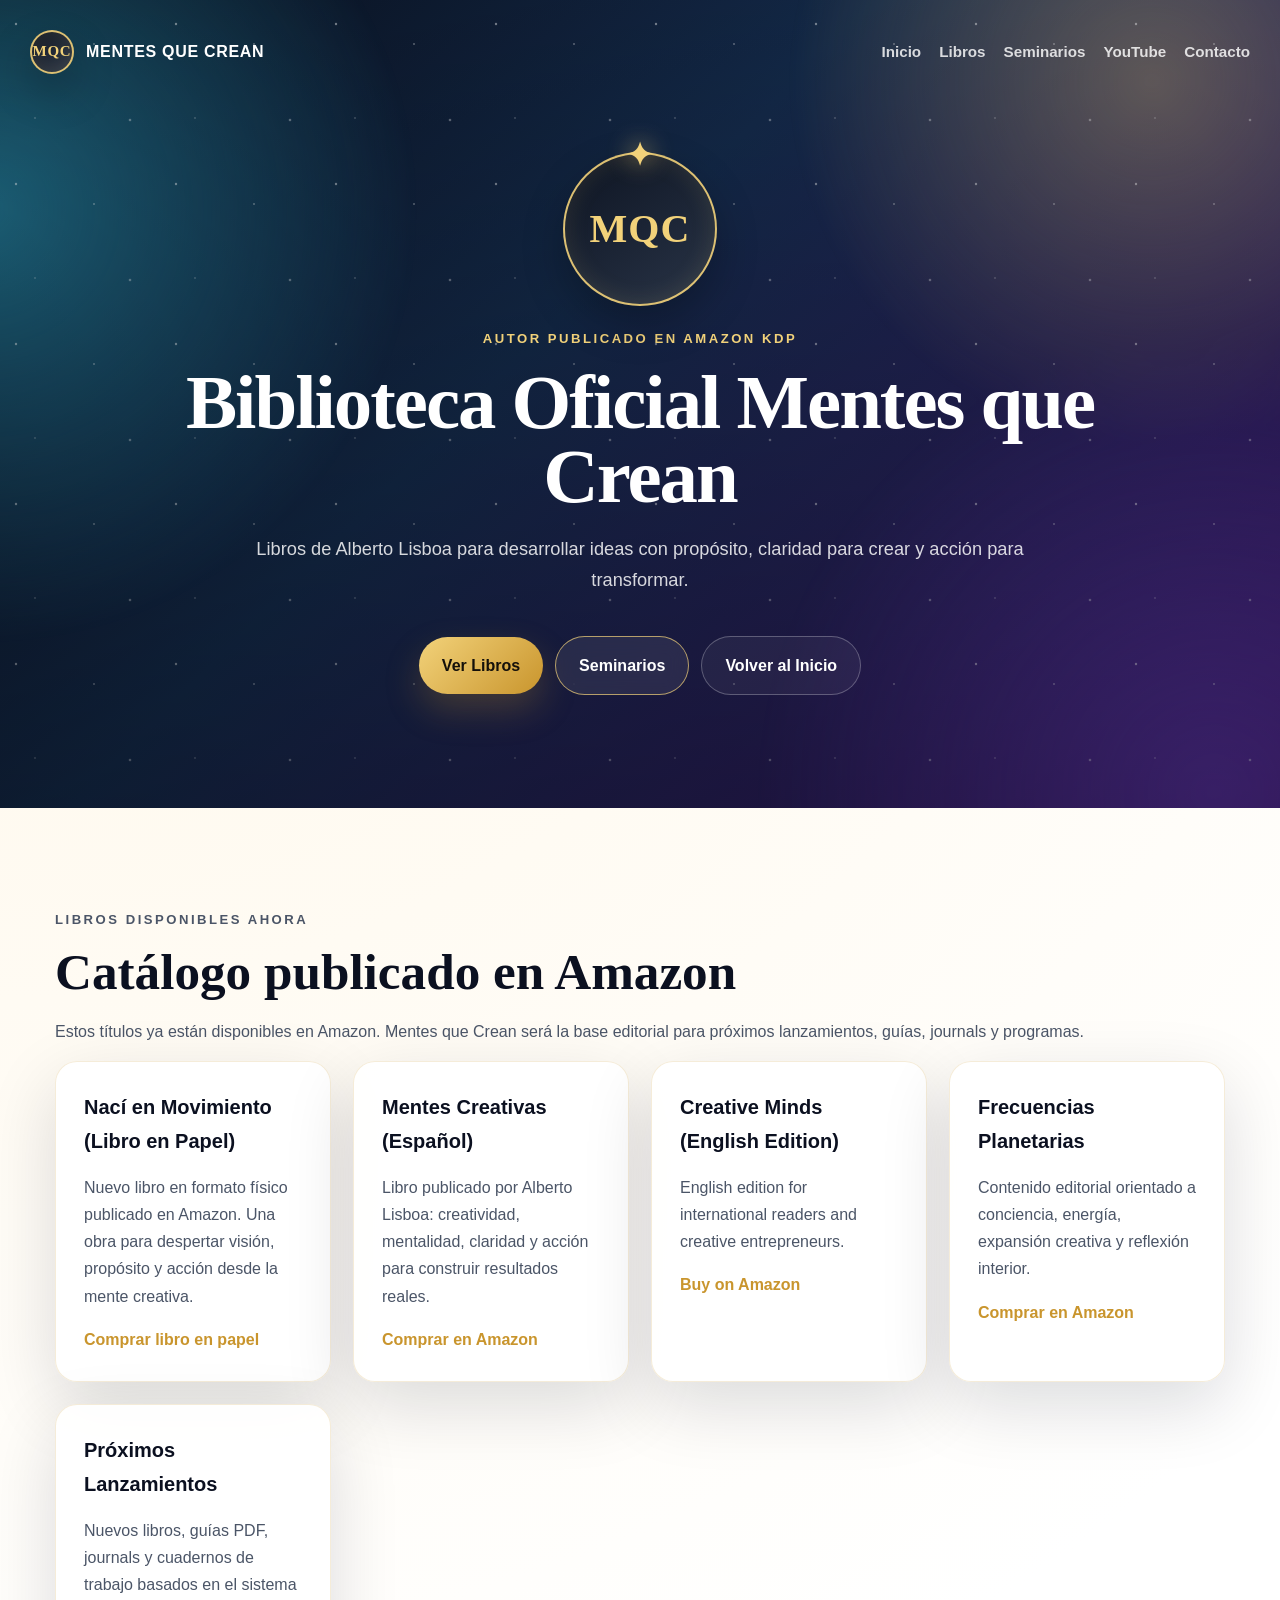
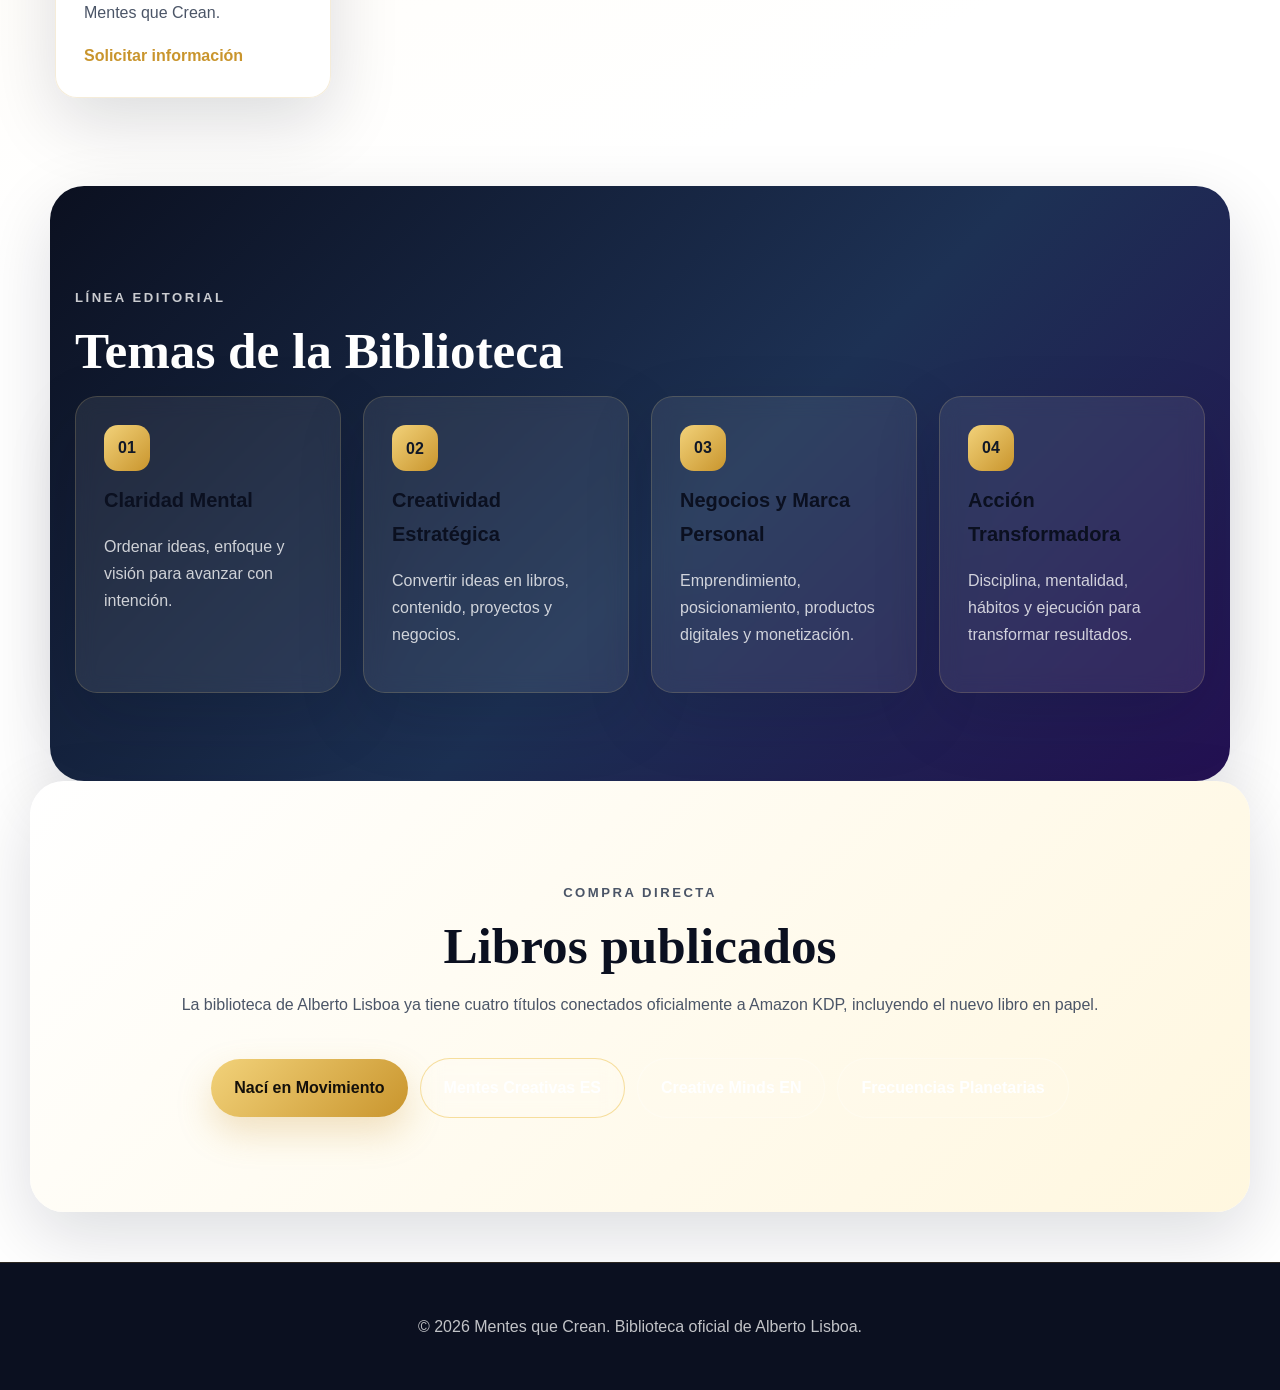
==== commit d9e7f0cd: "Añadir libro en papel Nací en Movimiento" ====
--- a/libros.html
+++ b/libros.html
@@ -29,6 +29,7 @@
       <h2>Catálogo publicado en Amazon</h2>
       <p>Estos títulos ya están disponibles en Amazon. Mentes que Crean será la base editorial para próximos lanzamientos, guías, journals y programas.</p>
       <div class="resource-grid">
+        <div class="resource"><h3>Nací en Movimiento (Libro en Papel)</h3><p>Nuevo libro en formato físico publicado en Amazon. Una obra para despertar visión, propósito y acción desde la mente creativa.</p><a href="https://www.amazon.com/dp/B0H931JRXZ" target="_blank" rel="noopener">Comprar libro en papel</a></div>
         <div class="resource"><h3>Mentes Creativas (Español)</h3><p>Libro publicado por Alberto Lisboa: creatividad, mentalidad, claridad y acción para construir resultados reales.</p><a href="https://www.amazon.com/dp/B0H3VR9SBZ" target="_blank" rel="noopener">Comprar en Amazon</a></div>
         <div class="resource"><h3>Creative Minds (English Edition)</h3><p>English edition for international readers and creative entrepreneurs.</p><a href="https://www.amazon.com/dp/B0H3W6D3LY" target="_blank" rel="noopener">Buy on Amazon</a></div>
         <div class="resource"><h3>Frecuencias Planetarias</h3><p>Contenido editorial orientado a conciencia, energía, expansión creativa y reflexión interior.</p><a href="https://www.amazon.com/dp/B0H3MF3XBD" target="_blank" rel="noopener">Comprar en Amazon</a></div>
@@ -50,8 +51,8 @@
     <section class="section contact">
       <p class="section-kicker">Compra directa</p>
       <h2>Libros publicados</h2>
-      <p>La biblioteca de Alberto Lisboa ya tiene tres títulos conectados oficialmente a Amazon KDP.</p>
-      <div class="buttons"><a class="btn primary" href="https://www.amazon.com/dp/B0H3VR9SBZ" target="_blank" rel="noopener">Mentes Creativas ES</a><a class="btn secondary" href="https://www.amazon.com/dp/B0H3W6D3LY" target="_blank" rel="noopener">Creative Minds EN</a><a class="btn ghost" href="https://www.amazon.com/dp/B0H3MF3XBD" target="_blank" rel="noopener">Frecuencias Planetarias</a></div>
+      <p>La biblioteca de Alberto Lisboa ya tiene cuatro títulos conectados oficialmente a Amazon KDP, incluyendo el nuevo libro en papel.</p>
+      <div class="buttons"><a class="btn primary" href="https://www.amazon.com/dp/B0H931JRXZ" target="_blank" rel="noopener">Nací en Movimiento</a><a class="btn secondary" href="https://www.amazon.com/dp/B0H3VR9SBZ" target="_blank" rel="noopener">Mentes Creativas ES</a><a class="btn ghost" href="https://www.amazon.com/dp/B0H3W6D3LY" target="_blank" rel="noopener">Creative Minds EN</a><a class="btn ghost" href="https://www.amazon.com/dp/B0H3MF3XBD" target="_blank" rel="noopener">Frecuencias Planetarias</a></div>
     </section>
   </main>
 
